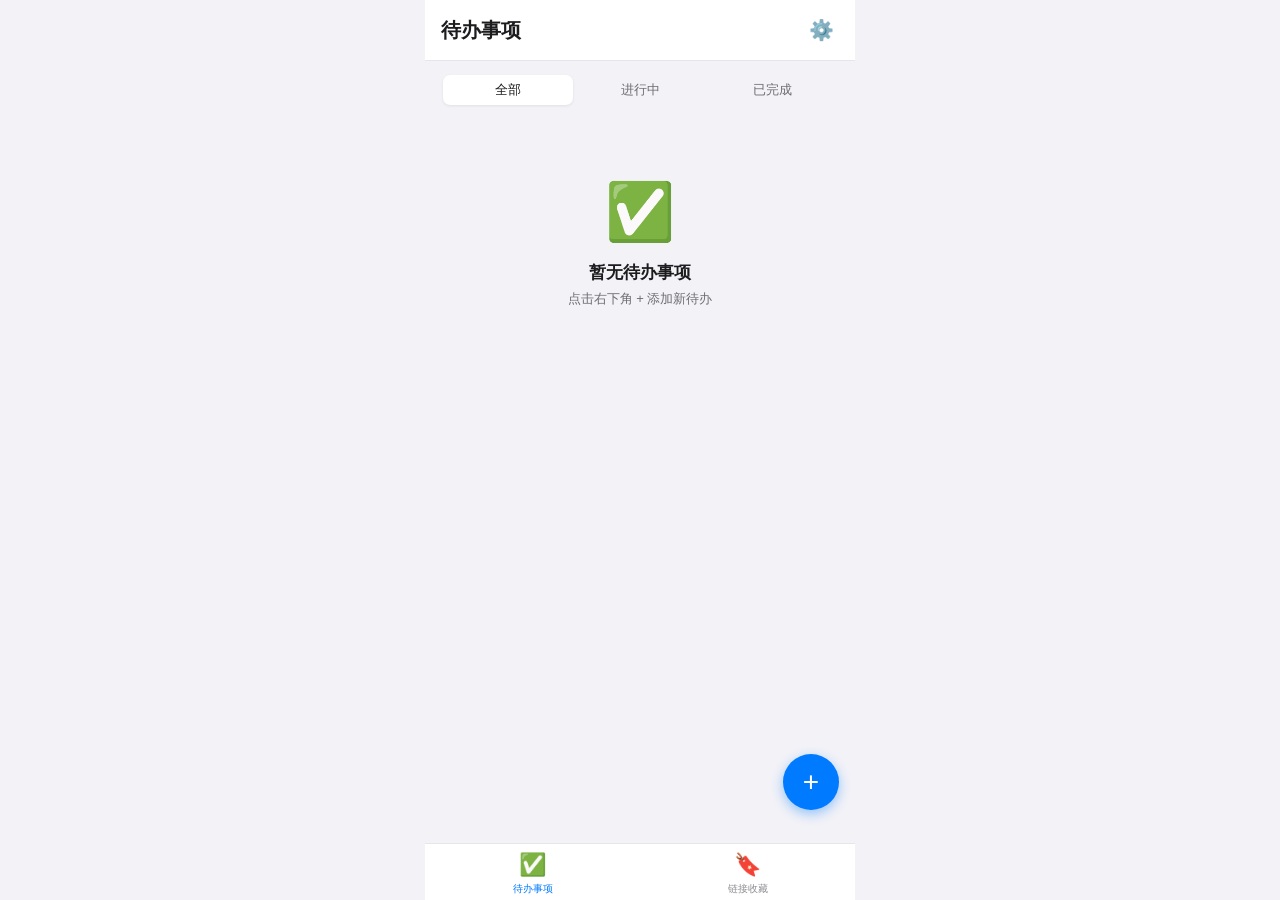
==== index.html @ fd008278 "LinkMemo PWA" ====
<!DOCTYPE html>
<html lang="zh-CN">
<head>
  <meta charset="UTF-8">
  <meta name="viewport" content="width=device-width,initial-scale=1,maximum-scale=1,user-scalable=no,viewport-fit=cover">
  <meta name="apple-mobile-web-app-capable" content="yes">
  <meta name="apple-mobile-web-app-status-bar-style" content="default">
  <meta name="apple-mobile-web-app-title" content="LinkMemo">
  <meta name="theme-color" content="#007aff">
  <link rel="manifest" href="manifest.json">
  <link rel="apple-touch-icon" href="icons/icon-192.png">
  <title>LinkMemo</title>
  <link rel="stylesheet" href="css/style.css">
</head>
<body>

<div class="app" id="app">

  <!-- ====== 导航栏 ====== -->
  <div class="navbar" id="navbar">
    <h1 id="navTitle">待办事项</h1>
    <button class="btn-icon" id="navRightBtn" onclick="showSettings()">⚙️</button>
  </div>

  <!-- ====== 内容区域 ====== -->
  <div class="content" id="content">

    <!-- === 待办页 === -->
    <div id="page-todo">
      <div class="segmented" id="todoFilter">
        <button class="active" data-filter="all">全部</button>
        <button data-filter="active">进行中</button>
        <button data-filter="completed">已完成</button>
      </div>
      <div id="todoList"></div>
      <div class="empty-state" id="todoEmpty" style="display:none">
        <div class="empty-icon">✅</div>
        <h3>暂无待办事项</h3>
        <p>点击右下角 + 添加新待办</p>
      </div>
    </div>

    <!-- === 链接页 === -->
    <div id="page-links" style="display:none">
      <div class="search-box">
        <span class="search-icon">🔍</span>
        <input type="text" id="linkSearch" placeholder="搜索链接标题、摘要..." oninput="renderLinks()">
      </div>
      <div class="category-bar" id="categoryBar"></div>
      <div class="sort-bar">
        <select id="linkSort" onchange="renderLinks()">
          <option value="date">时间</option>
          <option value="title">标题</option>
          <option value="favorite">收藏</option>
        </select>
      </div>
      <div id="clipboardBanner" class="clipboard-banner" style="display:none">
        <span>📋 检测到剪贴板链接</span>
        <button onclick="useClipboardURL()">使用</button>
      </div>
      <div id="linkList"></div>
      <div class="empty-state" id="linkEmpty" style="display:none">
        <div class="empty-icon">🔖</div>
        <h3>暂无收藏链接</h3>
        <p>点击右下角 + 添加链接</p>
      </div>
    </div>

    <!-- === 设置页 === -->
    <div id="page-settings" style="display:none">
      <div class="settings-section">
        <h3>🤖 AI 模型</h3>
        <div class="settings-card">
          <div class="settings-row">
            <span class="row-label">当前模型</span>
            <select id="settingProvider" onchange="onProviderChange()">
              <option value="openai">OpenAI</option>
              <option value="claude">Claude</option>
              <option value="deepseek">DeepSeek</option>
              <option value="qwen">通义千问</option>
            </select>
          </div>
        </div>
      </div>
      <div class="settings-section">
        <h3>🔑 API Key</h3>
        <div class="settings-card" id="apiKeysCard"></div>
      </div>
      <div class="settings-section">
        <h3>🏷️ 自定义分类</h3>
        <div class="settings-card" id="customCatCard"></div>
      </div>
      <div class="settings-section">
        <h3>📤 数据</h3>
        <div class="settings-card">
          <div class="settings-row" onclick="exportData()" style="cursor:pointer">
            <span class="row-label">导出所有数据 (JSON)</span>
            <span style="color:var(--blue)">📤</span>
          </div>
        </div>
      </div>
    </div>

  </div>

  <!-- ====== FAB 按钮 ====== -->
  <button class="fab" id="fab" onclick="openAddSheet()">+</button>

  <!-- ====== 底部 Tab 栏 ====== -->
  <div class="tabbar" id="tabbar">
    <button class="tab active" data-page="todo" onclick="switchTab('todo')">
      <span class="tab-icon">✅</span><span>待办事项</span>
    </button>
    <button class="tab" data-page="links" onclick="switchTab('links')">
      <span class="tab-icon">🔖</span><span>链接收藏</span>
    </button>
  </div>

</div>

<!-- ====== Toast ====== -->
<div id="toast"></div>

<!-- ====== 上下文菜单 ====== -->
<div class="context-menu" id="contextMenu" style="display:none"></div>

<!-- ====== Sheet 弹窗: 添加/编辑待办 ====== -->
<div class="sheet-overlay" id="todoSheetOverlay" style="display:none" onclick="if(event.target===this)closeTodoSheet()">
  <div class="sheet" style="padding-bottom:env(safe-area-inset-bottom,0px)">
    <div class="sheet-header">
      <button class="btn-close" onclick="closeTodoSheet()">取消</button>
      <h3 id="todoSheetTitle">新建待办</h3>
      <button class="btn-close" onclick="saveTodoForm()" id="todoSheetSave">保存</button>
    </div>
    <div class="sheet-body">
      <div class="form-group">
        <label>标题 *</label>
        <input type="text" id="todoTitle" placeholder="做什么？">
      </div>
      <div class="form-group">
        <label>备注</label>
        <textarea id="todoNotes" placeholder="补充说明（可选）"></textarea>
      </div>
      <div class="form-group">
        <label>优先级</label>
        <div style="display:flex;gap:8px" id="priorityPicker">
          <button class="category-chip" data-p="high" onclick="selectPriority('high',this)">🔴 高</button>
          <button class="category-chip active" data-p="medium" onclick="selectPriority('medium',this)">🟡 中</button>
          <button class="category-chip" data-p="low" onclick="selectPriority('low',this)">🟢 低</button>
        </div>
      </div>
      <div class="form-group">
        <label>
          <input type="checkbox" id="hasDueDate" onchange="toggleDueDate()">
          设置截止日期
        </label>
        <input type="date" id="todoDueDate" style="display:none;margin-top:6px">
      </div>
      <div class="form-group" id="todoLinkGroup">
        <label>关联链接</label>
        <div id="todoLinkedItem"></div>
        <button class="btn-secondary" onclick="openLinkPicker()" id="linkPickerBtn">选择收藏的链接</button>
      </div>
      <input type="hidden" id="todoEditId">
    </div>
  </div>
</div>

<!-- ====== Sheet 弹窗: 添加/编辑链接 ====== -->
<div class="sheet-overlay" id="linkSheetOverlay" style="display:none" onclick="if(event.target===this)closeLinkSheet()">
  <div class="sheet" style="padding-bottom:env(safe-area-inset-bottom,0px)">
    <div class="sheet-header">
      <button class="btn-close" onclick="closeLinkSheet()">取消</button>
      <h3 id="linkSheetTitle">添加链接</h3>
      <button class="btn-close" style="display:none" id="linkSheetSave" onclick="saveLinkForm()">保存</button>
    </div>
    <div class="sheet-body">
      <div class="form-group">
        <label>粘贴链接</label>
        <input type="url" id="linkURL" placeholder="https://...">
      </div>
      <div id="linkModeChoose">
        <button class="btn-primary" onclick="startAIAnalysis()">🤖 AI 自动分析</button>
        <button class="btn-secondary" onclick="showManualForm()">✍️ 手动填写</button>
      </div>
      <div id="linkClipboardHint" style="display:none;margin-top:8px;font-size:12px;color:var(--text-secondary);text-align:center">
        📋 检测到剪贴板链接 · <a href="#" onclick="useClipboardInSheet();return false">使用</a>
      </div>
      <div id="linkAILoading" style="display:none">
        <div class="ai-loading">
          <div class="spinner"></div>
          <span>AI 正在分析链接...</span>
        </div>
      </div>
      <div id="linkFormFields" style="display:none">
        <div class="form-group">
          <label>标题</label>
          <input type="text" id="linkTitle" placeholder="标题">
        </div>
        <div class="form-group">
          <label>摘要</label>
          <textarea id="linkSummary" placeholder="摘要"></textarea>
        </div>
        <div class="form-group">
          <label>分类</label>
          <div class="category-bar" id="linkCategoryPicker" style="padding:0;flex-wrap:wrap"></div>
        </div>
        <div class="form-group">
          <label>标签（逗号分隔）</label>
          <input type="text" id="linkTags" placeholder="例如: SwiftUI, 性能优化">
        </div>
        <p id="linkAIHint" style="font-size:11px;color:var(--text-secondary);margin-bottom:8px;display:none">✨ 由 AI 生成，可手动修改</p>
        <button class="btn-primary" onclick="saveLinkForm()">💾 保存链接</button>
      </div>
      <input type="hidden" id="linkEditId">
    </div>
  </div>
</div>

<!-- ====== Sheet 弹窗: 链接选择器 ====== -->
<div class="sheet-overlay" id="linkPickerOverlay" style="display:none" onclick="if(event.target===this)closeLinkPicker()">
  <div class="sheet" style="padding-bottom:env(safe-area-inset-bottom,0px)">
    <div class="sheet-header">
      <button class="btn-close" onclick="closeLinkPicker()">取消</button>
      <h3>选择链接</h3>
      <div></div>
    </div>
    <div class="sheet-body" id="linkPickerList"></div>
  </div>
</div>

<!-- ====== Sheet 弹窗: 链接详情 ====== -->
<div class="sheet-overlay" id="linkDetailOverlay" style="display:none" onclick="if(event.target===this)closeLinkDetail()">
  <div class="sheet" style="padding-bottom:env(safe-area-inset-bottom,0px);max-height:90vh">
    <div class="sheet-header">
      <button class="btn-close" onclick="closeLinkDetail()">关闭</button>
      <h3>链接详情</h3>
      <button class="btn-close" id="detailEditBtn" onclick="editLinkFromDetail()">编辑</button>
    </div>
    <div class="sheet-body" id="linkDetailContent"></div>
  </div>
</div>

<script src="js/db.js"></script>
<script src="js/ai.js"></script>
<script src="js/app.js"></script>
</body>
</html>
---- css/style.css ----
/* LinkMemo PWA — iOS 风格设计 */
:root {
  --blue: #007aff;
  --blue-light: #e8f2ff;
  --green: #34c759;
  --red: #ff3b30;
  --orange: #ff9500;
  --purple: #af52de;
  --yellow: #ffcc00;
  --gray: #8e8e93;
  --gray-light: #c7c7cc;
  --gray-bg: #f2f2f7;
  --white: #ffffff;
  --text: #1c1c1e;
  --text-secondary: #6d6d72;
  --separator: #e5e5ea;
  --safe-bottom: env(safe-area-inset-bottom, 0px);
  --radius: 12px;
  --shadow: 0 1px 3px rgba(0,0,0,0.08);
  font-family: -apple-system, BlinkMacSystemFont, 'SF Pro Text', 'Helvetica Neue', sans-serif;
}

* { margin: 0; padding: 0; box-sizing: border-box; }
html, body { height: 100%; overflow: hidden; }
body {
  background: var(--gray-bg);
  color: var(--text);
  -webkit-font-smoothing: antialiased;
  -webkit-tap-highlight-color: transparent;
  user-select: none;
  -webkit-user-select: none;
}

.app { display: flex; flex-direction: column; height: 100%; max-width: 430px; margin: 0 auto; }

/* ====== 顶部导航栏 ====== */
.navbar {
  background: var(--white);
  padding: 12px 16px;
  padding-top: max(12px, env(safe-area-inset-top, 0px));
  border-bottom: 1px solid var(--separator);
  display: flex; align-items: center; justify-content: space-between;
  flex-shrink: 0;
}
.navbar h1 { font-size: 20px; font-weight: 700; }
.navbar .btn-icon {
  width: 36px; height: 36px; border-radius: 50%;
  display: flex; align-items: center; justify-content: center;
  background: none; border: none; font-size: 20px; cursor: pointer;
  color: var(--blue);
}
.navbar .btn-icon:active { background: var(--gray-bg); }

/* ====== 内容区域 ====== */
.content { flex: 1; overflow-y: auto; -webkit-overflow-scrolling: touch; }
.content::-webkit-scrollbar { display: none; }

/* ====== 分段选择器 ====== */
.segmented {
  display: flex; background: var(--gray-bg); border-radius: 8px;
  margin: 12px 16px; padding: 2px; gap: 2px;
}
.segmented button {
  flex: 1; padding: 6px 0; border: none; background: none;
  font-size: 13px; font-weight: 500; border-radius: 7px;
  color: var(--text-secondary); cursor: pointer; transition: 0.15s;
}
.segmented button.active {
  background: var(--white); color: var(--text); box-shadow: var(--shadow);
}

/* ====== 搜索栏 ====== */
.search-box {
  display: flex; align-items: center; gap: 8px;
  background: var(--gray-bg); border-radius: 10px;
  padding: 8px 12px; margin: 0 16px 8px;
}
.search-box input {
  flex: 1; border: none; background: none; font-size: 14px; outline: none;
}
.search-box .search-icon { color: var(--gray); font-size: 15px; }

/* ====== 分类标签栏 ====== */
.category-bar {
  display: flex; gap: 6px; padding: 4px 16px 8px;
  overflow-x: auto; -webkit-overflow-scrolling: touch;
}
.category-bar::-webkit-scrollbar { display: none; }
.category-chip {
  padding: 5px 12px; border-radius: 14px; font-size: 12px;
  white-space: nowrap; cursor: pointer; transition: 0.15s;
  background: var(--white); border: 1px solid var(--separator);
}
.category-chip.active { background: var(--blue); color: white; border-color: var(--blue); }

/* ====== 排序选择器 ====== */
.sort-bar { display: flex; justify-content: flex-end; padding: 0 16px 4px; }
.sort-bar select {
  font-size: 12px; color: var(--text-secondary); border: none;
  background: none; outline: none; padding: 4px 0;
}

/* ====== 列表 ====== */
.list { background: var(--white); margin: 0 16px; border-radius: var(--radius); overflow: hidden; }
.list-item {
  display: flex; align-items: center; gap: 12px; padding: 14px 16px;
  border-bottom: 1px solid var(--separator); cursor: pointer;
  transition: background 0.1s; position: relative;
}
.list-item:last-child { border-bottom: none; }
.list-item:active { background: var(--gray-bg); }

.list-item .item-icon {
  width: 40px; height: 40px; border-radius: 8px;
  background: var(--gray-bg); display: flex; align-items: center;
  justify-content: center; font-size: 18px; flex-shrink: 0;
}
.list-item .item-body { flex: 1; min-width: 0; }
.list-item .item-title {
  font-size: 15px; font-weight: 500; margin-bottom: 3px;
  white-space: nowrap; overflow: hidden; text-overflow: ellipsis;
}
.list-item .item-subtitle {
  font-size: 13px; color: var(--text-secondary);
  display: -webkit-box; -webkit-line-clamp: 2; -webkit-box-orient: vertical;
  overflow: hidden; line-height: 1.4;
}
.list-item .item-meta {
  display: flex; gap: 6px; align-items: center; margin-top: 4px;
  font-size: 11px; color: var(--text-secondary); flex-wrap: wrap;
}
.list-item .item-category {
  font-size: 11px; padding: 2px 7px; border-radius: 6px;
  background: var(--blue-light); color: var(--blue);
}
.list-item .item-fav { color: var(--yellow); font-size: 12px; }
.list-item .item-ai {
  font-size: 10px; padding: 1px 5px; border-radius: 4px;
  background: #f3e8ff; color: var(--purple);
}

/* 待办列表特殊样式 */
.list-item.completed .item-title {
  text-decoration: line-through; color: var(--text-secondary);
}
.todo-check {
  width: 23px; height: 23px; border-radius: 50%; border: 2px solid var(--gray-light);
  flex-shrink: 0; display: flex; align-items: center; justify-content: center;
  cursor: pointer; font-size: 12px; color: transparent; transition: 0.15s;
}
.todo-check.done { background: var(--green); border-color: var(--green); color: white; }
.todo-priority { font-size: 12px; }
.todo-due { font-size: 11px; }
.todo-due.overdue { color: var(--red); font-weight: 500; }

/* ====== 空状态 ====== */
.empty-state {
  display: flex; flex-direction: column; align-items: center;
  justify-content: center; padding: 60px 40px; text-align: center;
}
.empty-state .empty-icon { font-size: 56px; margin-bottom: 16px; }
.empty-state h3 { font-size: 17px; margin-bottom: 6px; }
.empty-state p { font-size: 13px; color: var(--text-secondary); }

/* ====== FAB 浮动按钮 ====== */
.fab {
  position: fixed; bottom: 90px; right: calc(50% - 215px + 16px);
  width: 56px; height: 56px; border-radius: 50%; background: var(--blue);
  color: white; border: none; font-size: 28px; cursor: pointer;
  box-shadow: 0 4px 12px rgba(0,122,255,0.4); z-index: 10;
  display: flex; align-items: center; justify-content: center;
  transition: transform 0.15s;
}
@media (min-width: 431px) { .fab { right: calc(50% - 215px + 16px); } }
.fab:active { transform: scale(0.92); }

/* ====== 底部 Tab 栏 ====== */
.tabbar {
  display: flex; background: var(--white);
  border-top: 1px solid var(--separator);
  padding-bottom: var(--safe-bottom); flex-shrink: 0;
}
.tabbar .tab {
  flex: 1; display: flex; flex-direction: column; align-items: center;
  padding: 8px 0 4px; border: none; background: none; cursor: pointer;
  color: var(--gray); font-size: 10px; gap: 4px; transition: 0.15s;
}
.tabbar .tab .tab-icon { font-size: 22px; }
.tabbar .tab.active { color: var(--blue); }

/* ====== Sheet 弹窗 ====== */
.sheet-overlay {
  position: fixed; inset: 0; background: rgba(0,0,0,0.35); z-index: 100;
  display: flex; align-items: flex-end; justify-content: center;
}
.sheet {
  background: var(--white); width: 100%; max-width: 430px;
  border-radius: 16px 16px 0 0; max-height: 85vh; overflow-y: auto;
  animation: slideUp 0.25s ease-out;
}
@keyframes slideUp {
  from { transform: translateY(100%); }
  to { transform: translateY(0); }
}
.sheet-header {
  display: flex; align-items: center; justify-content: space-between;
  padding: 16px; border-bottom: 1px solid var(--separator);
}
.sheet-header h3 { font-size: 17px; }
.sheet-header .btn-close {
  border: none; background: none; font-size: 16px; color: var(--blue);
  cursor: pointer; padding: 4px 8px;
}
.sheet-body { padding: 16px; }
.sheet .form-group { margin-bottom: 16px; }
.sheet .form-group label {
  display: block; font-size: 13px; color: var(--text-secondary);
  margin-bottom: 6px; font-weight: 500;
}
.sheet input[type="text"],
.sheet input[type="url"],
.sheet input[type="date"],
.sheet input[type="password"],
.sheet textarea,
.sheet select {
  width: 100%; padding: 10px 12px; border: 1px solid var(--separator);
  border-radius: 8px; font-size: 15px; font-family: inherit;
  background: var(--gray-bg);
}
.sheet textarea { min-height: 80px; resize: vertical; }

.btn-primary {
  width: 100%; padding: 14px; background: var(--blue); color: white;
  border: none; border-radius: 12px; font-size: 16px; font-weight: 600;
  cursor: pointer; margin-top: 8px;
}
.btn-primary:active { opacity: 0.8; }
.btn-primary:disabled { background: var(--gray-light); }

.btn-secondary {
  width: 100%; padding: 12px; background: var(--gray-bg); color: var(--blue);
  border: none; border-radius: 12px; font-size: 15px; font-weight: 500;
  cursor: pointer; margin-top: 4px;
}

.btn-danger {
  width: 100%; padding: 12px; background: none; color: var(--red);
  border: 1px solid var(--red); border-radius: 12px; font-size: 15px;
  font-weight: 500; cursor: pointer; margin-top: 4px;
}

/* ====== AI 分析状态 ====== */
.ai-loading {
  display: flex; flex-direction: column; align-items: center;
  padding: 30px; gap: 12px;
}
.ai-loading .spinner {
  width: 36px; height: 36px; border: 3px solid var(--gray-bg);
  border-top-color: var(--blue); border-radius: 50%;
  animation: spin 0.8s linear infinite;
}
@keyframes spin { to { transform: rotate(360deg); } }

.toast {
  position: fixed; bottom: 120px; left: 50%; transform: translateX(-50%);
  background: #1c1c1e; color: white; padding: 10px 20px; border-radius: 20px;
  font-size: 14px; z-index: 200; animation: fadeInOut 2s forwards;
}
@keyframes fadeInOut {
  0% { opacity: 0; transform: translateX(-50%) translateY(10px); }
  15% { opacity: 1; transform: translateX(-50%) translateY(0); }
  80% { opacity: 1; }
  100% { opacity: 0; }
}

/* ====== 长按菜单 ====== */
.context-menu {
  position: fixed; z-index: 150; background: var(--white);
  border-radius: 14px; box-shadow: 0 8px 30px rgba(0,0,0,0.2);
  overflow: hidden; min-width: 160px;
}
.context-menu button {
  display: block; width: 100%; padding: 12px 18px; border: none;
  background: none; text-align: left; font-size: 15px;
  border-bottom: 1px solid var(--separator); cursor: pointer;
}
.context-menu button:last-child { border-bottom: none; }
.context-menu button:active { background: var(--gray-bg); }
.context-menu .destructive { color: var(--red); }

/* ====== 链接检测横幅 ====== */
.clipboard-banner {
  margin: 0 16px 12px; padding: 12px 16px; background: #e8f5e9;
  border-radius: 10px; display: flex; align-items: center; gap: 10px;
  font-size: 13px;
}
.clipboard-banner button {
  border: none; background: var(--green); color: white;
  padding: 6px 14px; border-radius: 14px; font-size: 12px;
  font-weight: 600; cursor: pointer; white-space: nowrap;
}

/* ====== 设置页 ====== */
.settings-section { margin: 16px; }
.settings-section h3 {
  font-size: 13px; color: var(--text-secondary); text-transform: uppercase;
  margin-bottom: 8px; padding-left: 4px;
}
.settings-card {
  background: var(--white); border-radius: var(--radius); overflow: hidden;
}
.settings-row {
  display: flex; align-items: center; justify-content: space-between;
  padding: 14px 16px; border-bottom: 1px solid var(--separator);
  gap: 12px;
}
.settings-row:last-child { border-bottom: none; }
.settings-row .row-label { font-size: 15px; }
.settings-row input, .settings-row select {
  font-size: 14px; border: none; background: none; text-align: right;
  outline: none; color: var(--text-secondary);
}

/* ====== Toast ====== */
#toast {
  position: fixed; bottom: 130px; left: 50%; transform: translateX(-50%);
  background: #1c1c1e; color: white; padding: 10px 20px; border-radius: 20px;
  font-size: 14px; z-index: 200; pointer-events: none; opacity: 0;
  transition: opacity 0.2s;
}
#toast.show { opacity: 1; }
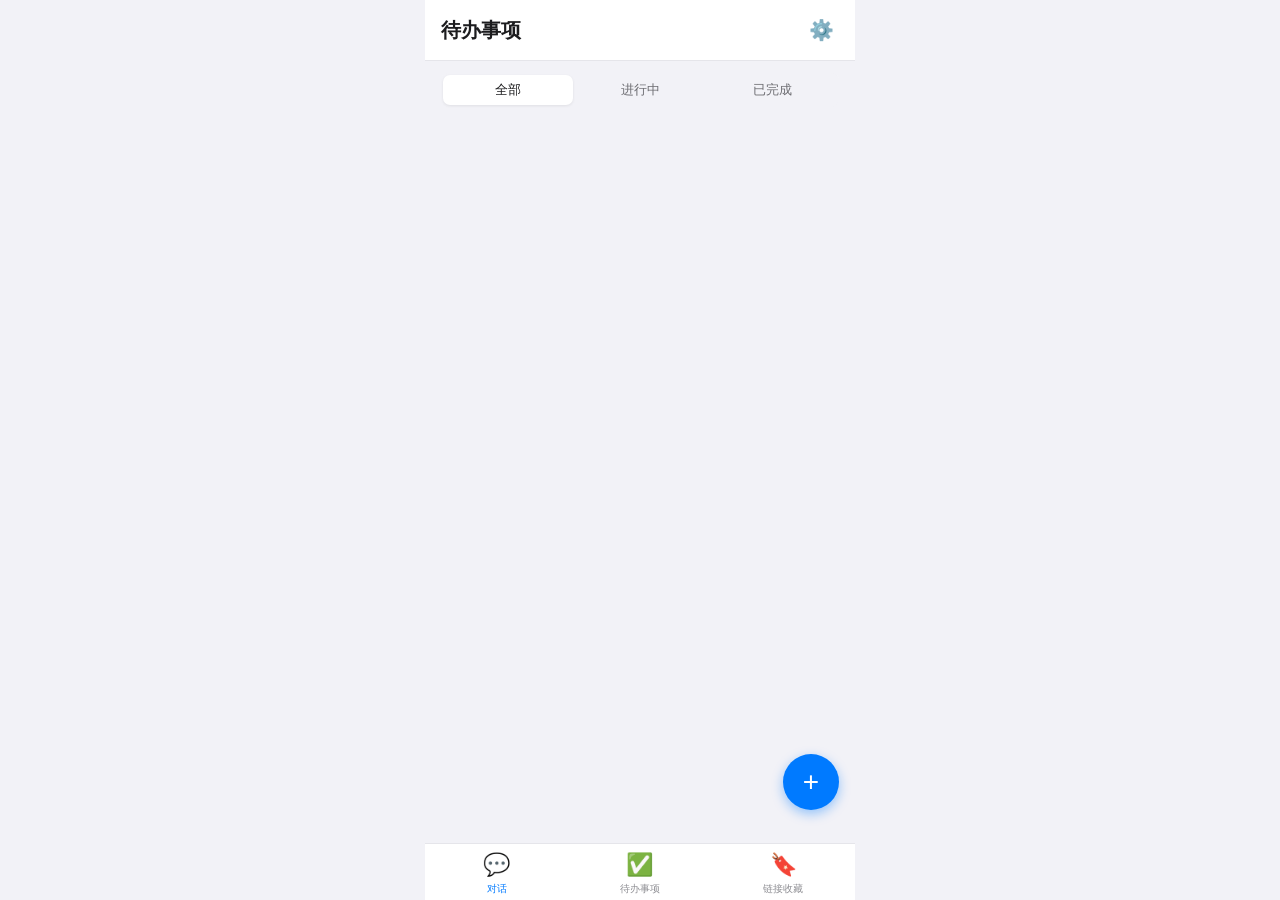
==== commit 56c35a1e: "feat: add AI Agent chat tab with natural language link/todo management" ====
--- a/index.html
+++ b/index.html
@@ -67,6 +67,16 @@
     </div>
 
     <!-- === 设置页 === -->
+    <!-- === 对话页 === -->
+    <div id="page-chat" style="display:none">
+      <div id="chatMessages"></div>
+      <div class="chat-input-bar">
+        <input type="text" id="chatInput" placeholder="发消息，比如：保存链接、创建待办..."
+               onkeydown="if(event.key==='Enter'&&!event.shiftKey){event.preventDefault();sendChatMessage()}">
+        <button onclick="sendChatMessage()" id="chatSendBtn">发送</button>
+      </div>
+    </div>
+
     <div id="page-settings" style="display:none">
       <div class="settings-section">
         <h3>🤖 AI 模型</h3>
@@ -108,7 +118,10 @@
 
   <!-- ====== 底部 Tab 栏 ====== -->
   <div class="tabbar" id="tabbar">
-    <button class="tab active" data-page="todo" onclick="switchTab('todo')">
+    <button class="tab active" data-page="chat" onclick="switchTab('chat')">
+      <span class="tab-icon">💬</span><span>对话</span>
+    </button>
+    <button class="tab" data-page="todo" onclick="switchTab('todo')">
       <span class="tab-icon">✅</span><span>待办事项</span>
     </button>
     <button class="tab" data-page="links" onclick="switchTab('links')">
--- a/css/style.css
+++ b/css/style.css
@@ -329,3 +329,95 @@
   transition: opacity 0.2s;
 }
 #toast.show { opacity: 1; }
+
+/* ====== 对话页 ====== */
+#page-chat {
+  display: flex; flex-direction: column; height: 100%; position: relative;
+}
+
+#chatMessages {
+  flex: 1; overflow-y: auto; padding: 16px; padding-bottom: 8px;
+  -webkit-overflow-scrolling: touch;
+}
+#chatMessages::-webkit-scrollbar { display: none; }
+
+.chat-bubble {
+  max-width: 85%; margin-bottom: 16px; animation: msgIn 0.25s ease-out;
+}
+@keyframes msgIn {
+  from { opacity: 0; transform: translateY(8px); }
+  to { opacity: 1; transform: translateY(0); }
+}
+
+.chat-bubble.user { margin-left: auto; }
+.chat-bubble.user .bubble-text {
+  background: var(--blue); color: white; border-radius: 18px 18px 4px 18px;
+  padding: 10px 16px; font-size: 15px; line-height: 1.5;
+}
+.chat-bubble.ai .bubble-text {
+  background: var(--white); color: var(--text);
+  border-radius: 18px 18px 18px 4px;
+  padding: 10px 16px; font-size: 15px; line-height: 1.6;
+  box-shadow: var(--shadow);
+}
+.chat-bubble.ai .bubble-text .action-done {
+  display: inline-block; margin-top: 6px; padding: 6px 12px;
+  background: var(--blue-light); border-radius: 8px;
+  font-size: 13px; color: var(--blue);
+}
+.chat-bubble.ai .bubble-text .action-done::before {
+  content: '✅ ';
+}
+
+.chat-typing {
+  margin-bottom: 16px; display: none;
+}
+.chat-typing .dot-flash {
+  display: flex; gap: 4px; padding: 10px 16px;
+  background: var(--white); border-radius: 18px; width: fit-content;
+  box-shadow: var(--shadow);
+}
+.chat-typing .dot-flash span {
+  width: 8px; height: 8px; border-radius: 50%; background: var(--gray-light);
+  animation: dotBounce 1.4s infinite ease-in-out both;
+}
+.chat-typing .dot-flash span:nth-child(1) { animation-delay: -0.32s; }
+.chat-typing .dot-flash span:nth-child(2) { animation-delay: -0.16s; }
+@keyframes dotBounce {
+  0%, 80%, 100% { transform: scale(0); }
+  40% { transform: scale(1); }
+}
+
+.chat-input-bar {
+  display: flex; gap: 8px; padding: 8px 12px;
+  padding-bottom: max(8px, env(safe-area-inset-bottom, 0px));
+  background: var(--white); border-top: 1px solid var(--separator);
+  align-items: center; flex-shrink: 0;
+}
+.chat-input-bar input {
+  flex: 1; padding: 10px 16px; border: 1px solid var(--separator);
+  border-radius: 20px; font-size: 15px; outline: none; background: var(--gray-bg);
+}
+.chat-input-bar button {
+  padding: 10px 18px; background: var(--blue); color: white;
+  border: none; border-radius: 20px; font-size: 15px; font-weight: 600;
+  cursor: pointer; flex-shrink: 0;
+}
+.chat-input-bar button:active { opacity: 0.8; }
+.chat-input-bar button:disabled { background: var(--gray-light); }
+
+.chat-welcome {
+  text-align: center; padding: 40px 20px;
+}
+.chat-welcome .welcome-icon { font-size: 48px; margin-bottom: 12px; }
+.chat-welcome h3 { font-size: 17px; margin-bottom: 4px; }
+.chat-welcome p { font-size: 13px; color: var(--text-secondary); margin-bottom: 16px; }
+.chat-suggestions {
+  display: flex; flex-wrap: wrap; gap: 8px; justify-content: center;
+}
+.chat-suggestion {
+  padding: 8px 14px; background: var(--white); border: 1px solid var(--separator);
+  border-radius: 16px; font-size: 13px; cursor: pointer;
+  box-shadow: var(--shadow);
+}
+.chat-suggestion:active { background: var(--gray-bg); }
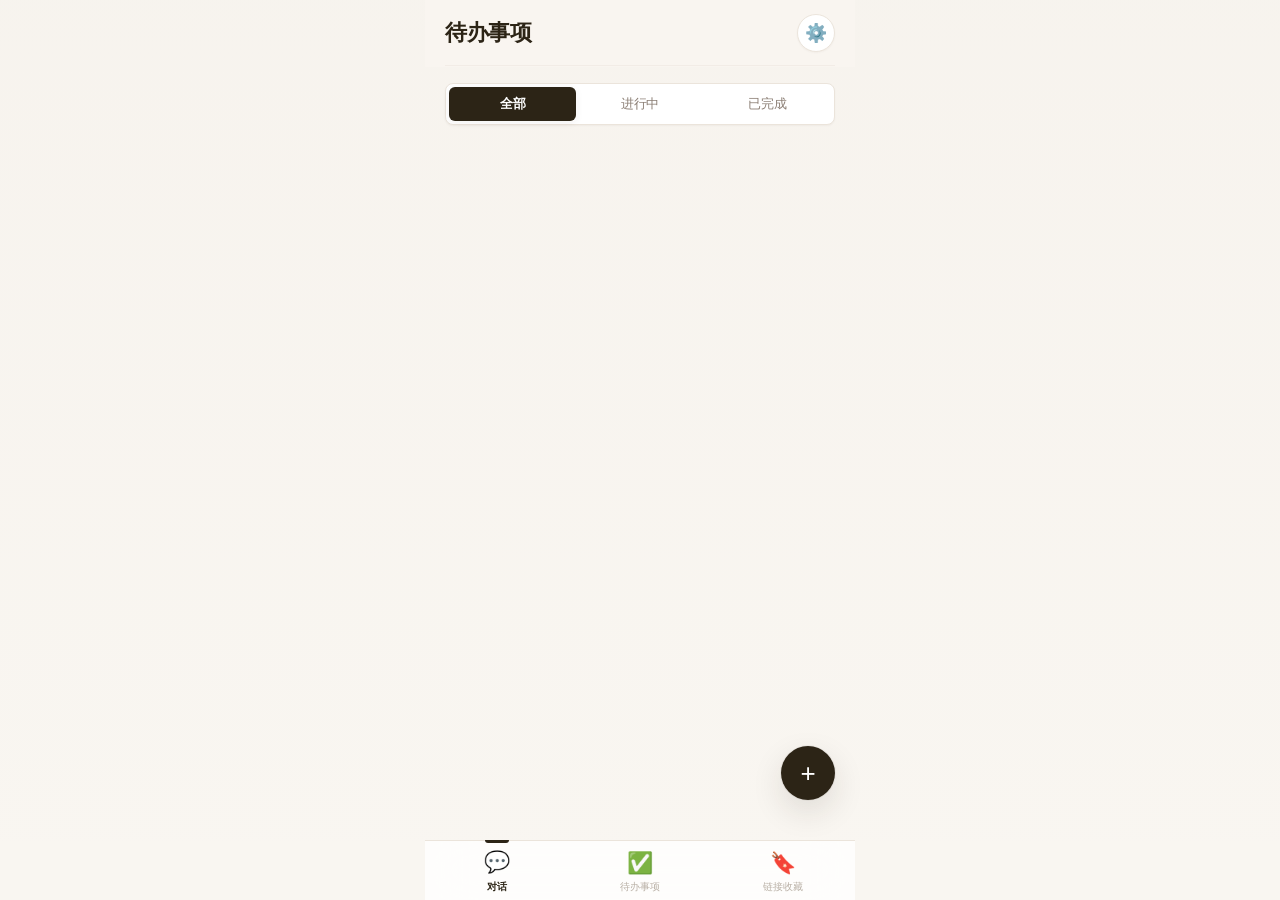
==== commit a16b0591: "fix: use dvh units and visualViewport API for proper iOS keyboard handling" ====
--- a/index.html
+++ b/index.html
@@ -2,7 +2,7 @@
 <html lang="zh-CN">
 <head>
   <meta charset="UTF-8">
-  <meta name="viewport" content="width=device-width,initial-scale=1,maximum-scale=1,user-scalable=no,viewport-fit=cover">
+  <meta name="viewport" content="width=device-width,initial-scale=1,maximum-scale=1,user-scalable=no,viewport-fit=cover,interactive-widget=resizes-content">
   <meta name="apple-mobile-web-app-capable" content="yes">
   <meta name="apple-mobile-web-app-status-bar-style" content="default">
   <meta name="apple-mobile-web-app-title" content="LinkMemo">
--- a/css/style.css
+++ b/css/style.css
@@ -1,423 +1,830 @@
-/* LinkMemo PWA — iOS 风格设计 */
+/* ═══════════════════════════════════════════
+   LinkMemo — Warm Editorial Design System
+   A refined, tactile interface with paper-like
+   warmth and editorial typography precision.
+   ═══════════════════════════════════════════ */
+
 :root {
-  --blue: #007aff;
-  --blue-light: #e8f2ff;
-  --green: #34c759;
-  --red: #ff3b30;
-  --orange: #ff9500;
-  --purple: #af52de;
-  --yellow: #ffcc00;
-  --gray: #8e8e93;
-  --gray-light: #c7c7cc;
-  --gray-bg: #f2f2f7;
-  --white: #ffffff;
-  --text: #1c1c1e;
-  --text-secondary: #6d6d72;
-  --separator: #e5e5ea;
+  /* Warm editorial palette */
+  --ink: #2C2416;
+  --ink-secondary: #8B7E74;
+  --ink-muted: #B8AFA5;
+  --paper: #F9F6F1;
+  --surface: #FFFFFF;
+  --surface-hover: #F5F1EB;
+  --border: #EBE4DB;
+  --border-light: #F2EDE6;
+
+  /* Accent: warm terracotta */
+  --accent: #D4725A;
+  --accent-deep: #C15D45;
+  --accent-light: #FDF0EB;
+  --accent-glow: rgba(212, 114, 90, 0.18);
+
+  /* Semantic colors */
+  --green: #6B9B7D;
+  --green-bg: #EEF5F0;
+  --red: #C75B4A;
+  --red-bg: #FCF0ED;
+  --amber: #C79A3E;
+  --amber-bg: #FDF6EA;
+  --purple: #8B7EAA;
+  --purple-bg: #F4F1F9;
+
+  /* Layout tokens */
   --safe-bottom: env(safe-area-inset-bottom, 0px);
-  --radius: 12px;
-  --shadow: 0 1px 3px rgba(0,0,0,0.08);
-  font-family: -apple-system, BlinkMacSystemFont, 'SF Pro Text', 'Helvetica Neue', sans-serif;
+  --safe-top: env(safe-area-inset-top, 0px);
+  --radius-sm: 8px;
+  --radius: 14px;
+  --radius-lg: 20px;
+  --radius-xl: 26px;
+
+  /* Shadows with warm undertones */
+  --shadow-xs: 0 1px 2px rgba(44, 36, 22, 0.04);
+  --shadow-sm: 0 2px 8px rgba(44, 36, 22, 0.06);
+  --shadow: 0 4px 16px rgba(44, 36, 22, 0.08);
+  --shadow-lg: 0 12px 32px rgba(44, 36, 22, 0.12);
+  --shadow-glow: 0 0 0 4px var(--accent-glow);
+
+  /* Typography */
+  --font: -apple-system, BlinkMacSystemFont, 'SF Pro Text', 'Helvetica Neue', sans-serif;
+  --font-display: -apple-system, BlinkMacSystemFont, 'SF Pro Display', 'Helvetica Neue', sans-serif;
+  --font-mono: 'SF Mono', 'Menlo', 'Courier New', monospace;
+
+  /* Transitions */
+  --ease-out: cubic-bezier(0.16, 1, 0.3, 1);
+  --ease-spring: cubic-bezier(0.34, 1.56, 0.64, 1);
+  --ease-smooth: cubic-bezier(0.4, 0, 0.2, 1);
 }
 
 * { margin: 0; padding: 0; box-sizing: border-box; }
-html, body { height: 100%; overflow: hidden; }
+html, body {
+  height: 100%; height: 100dvh;
+  overflow: hidden;
+  position: fixed; width: 100%;
+}
+
 body {
-  background: var(--gray-bg);
-  color: var(--text);
+  background: var(--paper);
+  color: var(--ink);
+  font-family: var(--font);
   -webkit-font-smoothing: antialiased;
+  -moz-osx-font-smoothing: grayscale;
   -webkit-tap-highlight-color: transparent;
   user-select: none;
   -webkit-user-select: none;
-}
-
-.app { display: flex; flex-direction: column; height: 100%; max-width: 430px; margin: 0 auto; }
-
-/* ====== 顶部导航栏 ====== */
+
+  /* Subtle paper texture via repeating gradient */
+  background-image:
+    linear-gradient(0deg, transparent 0%, rgba(180, 160, 140, 0.03) 100%);
+  background-attachment: fixed;
+}
+
+.app {
+  display: flex; flex-direction: column;
+  height: 100%; height: 100dvh;
+  max-width: 430px; margin: 0 auto;
+  overflow: hidden;
+  position: relative;
+}
+
+/* ═══════════════════════════════════════════
+   Navigation Bar — Floating frosted glass
+   ═══════════════════════════════════════════ */
+
 .navbar {
-  background: var(--white);
-  padding: 12px 16px;
-  padding-top: max(12px, env(safe-area-inset-top, 0px));
-  border-bottom: 1px solid var(--separator);
+  background: rgba(249, 246, 241, 0.82);
+  backdrop-filter: blur(20px) saturate(1.4);
+  -webkit-backdrop-filter: blur(20px) saturate(1.4);
+  padding: 14px 20px;
+  padding-top: max(14px, calc(var(--safe-top) + 6px));
   display: flex; align-items: center; justify-content: space-between;
   flex-shrink: 0;
-}
-.navbar h1 { font-size: 20px; font-weight: 700; }
+  border-bottom: 1px solid transparent;
+  position: relative; z-index: 20;
+}
+
+/* Subtle bottom edge */
+.navbar::after {
+  content: ''; position: absolute; bottom: 0; left: 20px; right: 20px;
+  height: 1px; background: var(--border);
+  opacity: 0.5;
+}
+
+.navbar h1 {
+  font-family: var(--font-display);
+  font-size: 22px; font-weight: 680;
+  letter-spacing: -0.02em;
+  color: var(--ink);
+}
+
 .navbar .btn-icon {
-  width: 36px; height: 36px; border-radius: 50%;
+  width: 38px; height: 38px; border-radius: 50%;
   display: flex; align-items: center; justify-content: center;
-  background: none; border: none; font-size: 20px; cursor: pointer;
-  color: var(--blue);
-}
-.navbar .btn-icon:active { background: var(--gray-bg); }
-
-/* ====== 内容区域 ====== */
-.content { flex: 1; overflow-y: auto; -webkit-overflow-scrolling: touch; }
+  background: var(--surface); border: 1px solid var(--border);
+  font-size: 18px; cursor: pointer; color: var(--ink-secondary);
+  transition: all 0.2s var(--ease-smooth);
+  box-shadow: var(--shadow-xs);
+}
+.navbar .btn-icon:active {
+  background: var(--surface-hover);
+  transform: scale(0.94);
+  border-color: var(--accent);
+  color: var(--accent);
+}
+
+/* ═══════════════════════════════════════════
+   Content Area
+   ═══════════════════════════════════════════ */
+
+.content {
+  flex: 1; overflow-y: auto;
+  -webkit-overflow-scrolling: touch;
+  scroll-behavior: smooth;
+}
 .content::-webkit-scrollbar { display: none; }
 
-/* ====== 分段选择器 ====== */
+/* ═══════════════════════════════════════════
+   Segmented Control
+   ═══════════════════════════════════════════ */
+
 .segmented {
-  display: flex; background: var(--gray-bg); border-radius: 8px;
-  margin: 12px 16px; padding: 2px; gap: 2px;
+  display: flex; background: var(--surface); border-radius: var(--radius-sm);
+  margin: 16px 20px; padding: 3px;
+  border: 1px solid var(--border);
+  box-shadow: var(--shadow-xs);
 }
 .segmented button {
-  flex: 1; padding: 6px 0; border: none; background: none;
-  font-size: 13px; font-weight: 500; border-radius: 7px;
-  color: var(--text-secondary); cursor: pointer; transition: 0.15s;
+  flex: 1; padding: 8px 0; border: none; background: none;
+  font-size: 13px; font-weight: 560; border-radius: 6px;
+  color: var(--ink-secondary); cursor: pointer;
+  letter-spacing: -0.01em;
+  transition: all 0.25s var(--ease-smooth);
 }
 .segmented button.active {
-  background: var(--white); color: var(--text); box-shadow: var(--shadow);
-}
-
-/* ====== 搜索栏 ====== */
+  background: var(--ink);
+  color: var(--surface);
+  box-shadow: var(--shadow-sm);
+  font-weight: 600;
+}
+
+/* ═══════════════════════════════════════════
+   Search Box
+   ═══════════════════════════════════════════ */
+
 .search-box {
-  display: flex; align-items: center; gap: 8px;
-  background: var(--gray-bg); border-radius: 10px;
-  padding: 8px 12px; margin: 0 16px 8px;
+  display: flex; align-items: center; gap: 10px;
+  background: var(--surface); border-radius: var(--radius);
+  padding: 10px 16px; margin: 0 20px 10px;
+  border: 1px solid var(--border);
+  box-shadow: var(--shadow-xs);
+  transition: all 0.25s var(--ease-smooth);
+}
+.search-box:focus-within {
+  border-color: var(--accent);
+  box-shadow: var(--shadow-glow);
 }
 .search-box input {
-  flex: 1; border: none; background: none; font-size: 14px; outline: none;
-}
-.search-box .search-icon { color: var(--gray); font-size: 15px; }
-
-/* ====== 分类标签栏 ====== */
+  flex: 1; border: none; background: none; font-size: 15px;
+  outline: none; font-family: var(--font); color: var(--ink);
+}
+.search-box input::placeholder { color: var(--ink-muted); }
+.search-box .search-icon { color: var(--ink-muted); font-size: 15px; }
+
+/* ═══════════════════════════════════════════
+   Category Chips
+   ═══════════════════════════════════════════ */
+
 .category-bar {
-  display: flex; gap: 6px; padding: 4px 16px 8px;
+  display: flex; gap: 8px; padding: 4px 20px 10px;
   overflow-x: auto; -webkit-overflow-scrolling: touch;
 }
 .category-bar::-webkit-scrollbar { display: none; }
+
 .category-chip {
-  padding: 5px 12px; border-radius: 14px; font-size: 12px;
-  white-space: nowrap; cursor: pointer; transition: 0.15s;
-  background: var(--white); border: 1px solid var(--separator);
-}
-.category-chip.active { background: var(--blue); color: white; border-color: var(--blue); }
-
-/* ====== 排序选择器 ====== */
-.sort-bar { display: flex; justify-content: flex-end; padding: 0 16px 4px; }
+  padding: 7px 14px; border-radius: 20px; font-size: 13px;
+  font-weight: 520; white-space: nowrap; cursor: pointer;
+  letter-spacing: -0.01em;
+  background: var(--surface);
+  border: 1px solid var(--border);
+  color: var(--ink-secondary);
+  transition: all 0.22s var(--ease-smooth);
+  box-shadow: var(--shadow-xs);
+}
+.category-chip:active { transform: scale(0.96); }
+.category-chip.active {
+  background: var(--ink);
+  color: var(--surface);
+  border-color: var(--ink);
+  box-shadow: var(--shadow-sm);
+  font-weight: 600;
+}
+
+/* ═══════════════════════════════════════════
+   Sort Bar
+   ═══════════════════════════════════════════ */
+
+.sort-bar {
+  display: flex; justify-content: flex-end; padding: 0 20px 6px;
+}
 .sort-bar select {
-  font-size: 12px; color: var(--text-secondary); border: none;
+  font-size: 12px; color: var(--ink-muted); border: none;
   background: none; outline: none; padding: 4px 0;
-}
-
-/* ====== 列表 ====== */
-.list { background: var(--white); margin: 0 16px; border-radius: var(--radius); overflow: hidden; }
+  font-family: var(--font);
+}
+
+/* ═══════════════════════════════════════════
+   Lists — Curated card-style
+   ═══════════════════════════════════════════ */
+
+.list {
+  background: var(--surface);
+  margin: 6px 16px;
+  border-radius: var(--radius);
+  overflow: hidden;
+  border: 1px solid var(--border);
+  box-shadow: var(--shadow-xs);
+  transition: transform 0.2s var(--ease-smooth), box-shadow 0.2s var(--ease-smooth);
+}
+
 .list-item {
-  display: flex; align-items: center; gap: 12px; padding: 14px 16px;
-  border-bottom: 1px solid var(--separator); cursor: pointer;
-  transition: background 0.1s; position: relative;
+  display: flex; align-items: center; gap: 14px;
+  padding: 16px; border-bottom: 1px solid var(--border-light);
+  cursor: pointer; position: relative;
+  transition: background 0.15s var(--ease-smooth);
 }
 .list-item:last-child { border-bottom: none; }
-.list-item:active { background: var(--gray-bg); }
-
+.list-item:active {
+  background: var(--surface-hover);
+}
+
+/* Icon avatar */
 .list-item .item-icon {
-  width: 40px; height: 40px; border-radius: 8px;
-  background: var(--gray-bg); display: flex; align-items: center;
-  justify-content: center; font-size: 18px; flex-shrink: 0;
+  width: 44px; height: 44px; border-radius: var(--radius-sm);
+  background: linear-gradient(135deg, var(--surface-hover), var(--border-light));
+  display: flex; align-items: center; justify-content: center;
+  font-size: 20px; flex-shrink: 0;
+  box-shadow: var(--shadow-xs);
 }
 .list-item .item-body { flex: 1; min-width: 0; }
+
 .list-item .item-title {
-  font-size: 15px; font-weight: 500; margin-bottom: 3px;
+  font-size: 15px; font-weight: 590; margin-bottom: 3px;
+  letter-spacing: -0.01em;
   white-space: nowrap; overflow: hidden; text-overflow: ellipsis;
-}
+  color: var(--ink);
+}
+
 .list-item .item-subtitle {
-  font-size: 13px; color: var(--text-secondary);
+  font-size: 13px; color: var(--ink-secondary);
   display: -webkit-box; -webkit-line-clamp: 2; -webkit-box-orient: vertical;
-  overflow: hidden; line-height: 1.4;
-}
+  overflow: hidden; line-height: 1.5;
+}
+
 .list-item .item-meta {
-  display: flex; gap: 6px; align-items: center; margin-top: 4px;
-  font-size: 11px; color: var(--text-secondary); flex-wrap: wrap;
-}
+  display: flex; gap: 6px; align-items: center; margin-top: 5px;
+  font-size: 11px; color: var(--ink-muted); flex-wrap: wrap;
+}
+
 .list-item .item-category {
-  font-size: 11px; padding: 2px 7px; border-radius: 6px;
-  background: var(--blue-light); color: var(--blue);
-}
-.list-item .item-fav { color: var(--yellow); font-size: 12px; }
+  font-size: 10px; padding: 3px 8px; border-radius: 5px;
+  font-weight: 560; letter-spacing: 0.01em;
+  background: var(--accent-light); color: var(--accent-deep);
+}
+
+.list-item .item-fav { font-size: 12px; }
 .list-item .item-ai {
-  font-size: 10px; padding: 1px 5px; border-radius: 4px;
-  background: #f3e8ff; color: var(--purple);
-}
-
-/* 待办列表特殊样式 */
+  font-size: 9px; padding: 2px 6px; border-radius: 4px;
+  font-weight: 600; text-transform: uppercase; letter-spacing: 0.04em;
+  background: var(--purple-bg); color: var(--purple);
+}
+
+/* Completed todo */
 .list-item.completed .item-title {
-  text-decoration: line-through; color: var(--text-secondary);
-}
+  text-decoration: line-through; color: var(--ink-muted);
+}
+
+/* Check circle for todos */
 .todo-check {
-  width: 23px; height: 23px; border-radius: 50%; border: 2px solid var(--gray-light);
-  flex-shrink: 0; display: flex; align-items: center; justify-content: center;
-  cursor: pointer; font-size: 12px; color: transparent; transition: 0.15s;
-}
-.todo-check.done { background: var(--green); border-color: var(--green); color: white; }
+  width: 24px; height: 24px; border-radius: 50%;
+  border: 2px solid var(--border); flex-shrink: 0;
+  display: flex; align-items: center; justify-content: center;
+  cursor: pointer; font-size: 11px; color: transparent;
+  transition: all 0.3s var(--ease-spring);
+}
+.todo-check.done {
+  background: var(--green); border-color: var(--green);
+  color: white; transform: scale(1.05);
+}
+.todo-check:not(.done):active { border-color: var(--accent); transform: scale(0.9); }
+
 .todo-priority { font-size: 12px; }
 .todo-due { font-size: 11px; }
-.todo-due.overdue { color: var(--red); font-weight: 500; }
-
-/* ====== 空状态 ====== */
+.todo-due.overdue { color: var(--red); font-weight: 600; }
+
+/* ═══════════════════════════════════════════
+   Empty State — Refined minimal
+   ═══════════════════════════════════════════ */
+
 .empty-state {
   display: flex; flex-direction: column; align-items: center;
-  justify-content: center; padding: 60px 40px; text-align: center;
-}
-.empty-state .empty-icon { font-size: 56px; margin-bottom: 16px; }
-.empty-state h3 { font-size: 17px; margin-bottom: 6px; }
-.empty-state p { font-size: 13px; color: var(--text-secondary); }
-
-/* ====== FAB 浮动按钮 ====== */
+  justify-content: center; padding: 80px 40px; text-align: center;
+}
+.empty-state .empty-icon {
+  font-size: 48px; margin-bottom: 20px;
+  opacity: 0.7;
+}
+.empty-state h3 {
+  font-family: var(--font-display);
+  font-size: 17px; font-weight: 600; margin-bottom: 6px;
+  color: var(--ink);
+  letter-spacing: -0.01em;
+}
+.empty-state p {
+  font-size: 14px; color: var(--ink-muted);
+  max-width: 220px; line-height: 1.5;
+}
+
+/* ═══════════════════════════════════════════
+   FAB — Floating Action Button
+   ═══════════════════════════════════════════ */
+
 .fab {
-  position: fixed; bottom: 90px; right: calc(50% - 215px + 16px);
-  width: 56px; height: 56px; border-radius: 50%; background: var(--blue);
-  color: white; border: none; font-size: 28px; cursor: pointer;
-  box-shadow: 0 4px 12px rgba(0,122,255,0.4); z-index: 10;
+  position: fixed; bottom: 100px;
+  right: calc(50% - 195px);
+  width: 54px; height: 54px; border-radius: 50%;
+  background: var(--ink); color: var(--surface); border: none;
+  font-size: 26px; cursor: pointer;
+  box-shadow: var(--shadow-lg), 0 0 0 1px rgba(44,36,22,0.05);
+  z-index: 10;
   display: flex; align-items: center; justify-content: center;
-  transition: transform 0.15s;
-}
-@media (min-width: 431px) { .fab { right: calc(50% - 215px + 16px); } }
-.fab:active { transform: scale(0.92); }
-
-/* ====== 底部 Tab 栏 ====== */
+  transition: all 0.3s var(--ease-spring);
+}
+@media (min-width: 431px) { .fab { right: calc(50% - 195px); } }
+.fab:active {
+  transform: scale(0.88);
+  background: var(--accent);
+  box-shadow: var(--shadow), 0 0 0 6px var(--accent-glow);
+}
+
+/* ═══════════════════════════════════════════
+   Tab Bar — Frosted glass elegance
+   ═══════════════════════════════════════════ */
+
 .tabbar {
-  display: flex; background: var(--white);
-  border-top: 1px solid var(--separator);
-  padding-bottom: var(--safe-bottom); flex-shrink: 0;
-}
+  display: flex;
+  background: rgba(255, 255, 255, 0.8);
+  backdrop-filter: blur(24px) saturate(1.5);
+  -webkit-backdrop-filter: blur(24px) saturate(1.5);
+  border-top: 1px solid var(--border);
+  padding-bottom: var(--safe-bottom);
+  flex-shrink: 0;
+  position: relative; z-index: 20;
+}
+
 .tabbar .tab {
   flex: 1; display: flex; flex-direction: column; align-items: center;
-  padding: 8px 0 4px; border: none; background: none; cursor: pointer;
-  color: var(--gray); font-size: 10px; gap: 4px; transition: 0.15s;
-}
-.tabbar .tab .tab-icon { font-size: 22px; }
-.tabbar .tab.active { color: var(--blue); }
-
-/* ====== Sheet 弹窗 ====== */
+  padding: 10px 0 6px; border: none; background: none; cursor: pointer;
+  color: var(--ink-muted); font-size: 10px; gap: 5px;
+  font-weight: 540; letter-spacing: 0.01em;
+  transition: all 0.25s var(--ease-smooth);
+  position: relative;
+}
+
+/* Active tab indicator dot */
+.tabbar .tab::before {
+  content: ''; position: absolute; top: -1px;
+  width: 0; height: 3px;
+  background: var(--ink);
+  border-radius: 0 0 3px 3px;
+  transition: width 0.3s var(--ease-spring);
+}
+.tabbar .tab.active::before { width: 24px; }
+
+.tabbar .tab .tab-icon { font-size: 21px; transition: transform 0.25s var(--ease-spring); }
+.tabbar .tab.active { color: var(--ink); font-weight: 600; }
+.tabbar .tab.active .tab-icon { transform: translateY(-1px); }
+.tabbar .tab:active .tab-icon { transform: scale(0.85); }
+
+/* ═══════════════════════════════════════════
+   Sheet — Elevated modal
+   ═══════════════════════════════════════════ */
+
 .sheet-overlay {
-  position: fixed; inset: 0; background: rgba(0,0,0,0.35); z-index: 100;
+  position: fixed; inset: 0; background: rgba(28, 20, 10, 0.35);
+  backdrop-filter: blur(6px);
+  -webkit-backdrop-filter: blur(6px);
+  z-index: 100;
   display: flex; align-items: flex-end; justify-content: center;
-}
+  animation: overlayIn 0.25s var(--ease-smooth);
+}
+@keyframes overlayIn {
+  from { opacity: 0; backdrop-filter: blur(0); }
+  to { opacity: 1; backdrop-filter: blur(6px); }
+}
+
 .sheet {
-  background: var(--white); width: 100%; max-width: 430px;
-  border-radius: 16px 16px 0 0; max-height: 85vh; overflow-y: auto;
-  animation: slideUp 0.25s ease-out;
-}
-@keyframes slideUp {
-  from { transform: translateY(100%); }
-  to { transform: translateY(0); }
-}
+  background: var(--surface); width: 100%; max-width: 430px;
+  border-radius: var(--radius-xl) var(--radius-xl) 0 0;
+  max-height: 88vh; overflow-y: auto;
+  box-shadow: var(--shadow-lg);
+  animation: sheetUp 0.4s var(--ease-spring);
+}
+@keyframes sheetUp {
+  from { transform: translateY(100%); opacity: 0; }
+  to { transform: translateY(0); opacity: 1; }
+}
+
+/* Drag handle */
+.sheet::before {
+  content: ''; display: block; width: 36px; height: 5px;
+  background: var(--border); border-radius: 10px;
+  margin: 10px auto 0;
+}
+
 .sheet-header {
   display: flex; align-items: center; justify-content: space-between;
-  padding: 16px; border-bottom: 1px solid var(--separator);
-}
-.sheet-header h3 { font-size: 17px; }
+  padding: 14px 20px; border-bottom: 1px solid var(--border-light);
+}
+.sheet-header h3 {
+  font-family: var(--font-display);
+  font-size: 17px; font-weight: 640; letter-spacing: -0.01em;
+}
 .sheet-header .btn-close {
-  border: none; background: none; font-size: 16px; color: var(--blue);
-  cursor: pointer; padding: 4px 8px;
-}
-.sheet-body { padding: 16px; }
-.sheet .form-group { margin-bottom: 16px; }
+  border: none; background: none; font-size: 15px;
+  font-weight: 560; color: var(--accent); cursor: pointer;
+  padding: 4px 10px; border-radius: var(--radius-sm);
+  transition: background 0.15s var(--ease-smooth);
+}
+.sheet-header .btn-close:active { background: var(--accent-light); }
+
+.sheet-body { padding: 20px; }
+
+.sheet .form-group { margin-bottom: 20px; }
 .sheet .form-group label {
-  display: block; font-size: 13px; color: var(--text-secondary);
-  margin-bottom: 6px; font-weight: 500;
-}
+  display: block; font-size: 12px; color: var(--ink-muted);
+  margin-bottom: 8px; font-weight: 560;
+  text-transform: uppercase; letter-spacing: 0.04em;
+}
+
 .sheet input[type="text"],
 .sheet input[type="url"],
 .sheet input[type="date"],
 .sheet input[type="password"],
 .sheet textarea,
 .sheet select {
-  width: 100%; padding: 10px 12px; border: 1px solid var(--separator);
-  border-radius: 8px; font-size: 15px; font-family: inherit;
-  background: var(--gray-bg);
+  width: 100%; padding: 12px 16px;
+  border: 1px solid var(--border); border-radius: var(--radius-sm);
+  font-size: 15px; font-family: var(--font); color: var(--ink);
+  background: var(--surface); outline: none;
+  transition: all 0.2s var(--ease-smooth);
+}
+.sheet input:focus,
+.sheet textarea:focus,
+.sheet select:focus {
+  border-color: var(--accent);
+  box-shadow: var(--shadow-glow);
 }
 .sheet textarea { min-height: 80px; resize: vertical; }
-
+.sheet input::placeholder { color: var(--ink-muted); }
+
+/* Buttons */
 .btn-primary {
-  width: 100%; padding: 14px; background: var(--blue); color: white;
-  border: none; border-radius: 12px; font-size: 16px; font-weight: 600;
-  cursor: pointer; margin-top: 8px;
-}
-.btn-primary:active { opacity: 0.8; }
-.btn-primary:disabled { background: var(--gray-light); }
+  width: 100%; padding: 15px; background: var(--ink); color: var(--surface);
+  border: none; border-radius: var(--radius);
+  font-size: 16px; font-weight: 600; cursor: pointer;
+  letter-spacing: -0.01em;
+  transition: all 0.25s var(--ease-smooth);
+  box-shadow: var(--shadow-sm);
+}
+.btn-primary:active { background: var(--accent); transform: scale(0.98); }
+.btn-primary:disabled {
+  background: var(--border);
+  color: var(--ink-muted);
+  box-shadow: none;
+}
 
 .btn-secondary {
-  width: 100%; padding: 12px; background: var(--gray-bg); color: var(--blue);
-  border: none; border-radius: 12px; font-size: 15px; font-weight: 500;
-  cursor: pointer; margin-top: 4px;
+  width: 100%; padding: 13px; background: var(--surface);
+  color: var(--ink); border: 1px solid var(--border);
+  border-radius: var(--radius); font-size: 15px;
+  font-weight: 560; cursor: pointer;
+  transition: all 0.2s var(--ease-smooth);
+  margin-top: 8px;
+}
+.btn-secondary:active {
+  background: var(--surface-hover);
+  border-color: var(--accent);
+  color: var(--accent);
 }
 
 .btn-danger {
-  width: 100%; padding: 12px; background: none; color: var(--red);
-  border: 1px solid var(--red); border-radius: 12px; font-size: 15px;
-  font-weight: 500; cursor: pointer; margin-top: 4px;
-}
-
-/* ====== AI 分析状态 ====== */
+  width: 100%; padding: 13px; background: none;
+  color: var(--red); border: 1px solid var(--red-bg);
+  border-radius: var(--radius); font-size: 15px;
+  font-weight: 560; cursor: pointer; margin-top: 8px;
+  transition: all 0.2s var(--ease-smooth);
+}
+.btn-danger:active { background: var(--red-bg); }
+
+/* ═══════════════════════════════════════════
+   AI Loading
+   ═══════════════════════════════════════════ */
+
 .ai-loading {
   display: flex; flex-direction: column; align-items: center;
-  padding: 30px; gap: 12px;
+  padding: 36px; gap: 16px;
+  color: var(--ink-secondary); font-size: 14px;
 }
 .ai-loading .spinner {
-  width: 36px; height: 36px; border: 3px solid var(--gray-bg);
-  border-top-color: var(--blue); border-radius: 50%;
-  animation: spin 0.8s linear infinite;
+  width: 32px; height: 32px;
+  border: 3px solid var(--border);
+  border-top-color: var(--accent);
+  border-radius: 50%;
+  animation: spin 0.7s linear infinite;
 }
 @keyframes spin { to { transform: rotate(360deg); } }
 
+/* ═══════════════════════════════════════════
+   Toast
+   ═══════════════════════════════════════════ */
+
 .toast {
-  position: fixed; bottom: 120px; left: 50%; transform: translateX(-50%);
-  background: #1c1c1e; color: white; padding: 10px 20px; border-radius: 20px;
-  font-size: 14px; z-index: 200; animation: fadeInOut 2s forwards;
-}
-@keyframes fadeInOut {
-  0% { opacity: 0; transform: translateX(-50%) translateY(10px); }
-  15% { opacity: 1; transform: translateX(-50%) translateY(0); }
-  80% { opacity: 1; }
-  100% { opacity: 0; }
-}
-
-/* ====== 长按菜单 ====== */
+  position: fixed; bottom: 130px; left: 50%; transform: translateX(-50%);
+  background: var(--ink); color: var(--surface); padding: 10px 22px;
+  border-radius: 24px; font-size: 14px; font-weight: 540;
+  z-index: 200; animation: toastInOut 2s forwards;
+  box-shadow: var(--shadow-lg);
+}
+@keyframes toastInOut {
+  0%   { opacity: 0; transform: translateX(-50%) translateY(12px); }
+  12%  { opacity: 1; transform: translateX(-50%) translateY(0); }
+  85%  { opacity: 1; }
+  100% { opacity: 0; transform: translateX(-50%) translateY(-8px); }
+}
+#toast {
+  position: fixed; bottom: 130px; left: 50%; transform: translateX(-50%);
+  background: var(--ink); color: var(--surface); padding: 10px 22px;
+  border-radius: 24px; font-size: 14px; font-weight: 540;
+  z-index: 200; pointer-events: none; opacity: 0;
+  box-shadow: var(--shadow-lg);
+  transition: opacity 0.25s var(--ease-smooth);
+}
+#toast.show { opacity: 1; }
+
+/* ═══════════════════════════════════════════
+   Context Menu
+   ═══════════════════════════════════════════ */
+
 .context-menu {
-  position: fixed; z-index: 150; background: var(--white);
-  border-radius: 14px; box-shadow: 0 8px 30px rgba(0,0,0,0.2);
-  overflow: hidden; min-width: 160px;
+  position: fixed; z-index: 150; background: var(--surface);
+  border-radius: var(--radius); box-shadow: var(--shadow-lg);
+  overflow: hidden; min-width: 170px;
+  border: 1px solid var(--border);
+  animation: menuIn 0.2s var(--ease-spring);
+}
+@keyframes menuIn {
+  from { opacity: 0; transform: scale(0.92); }
+  to { opacity: 1; transform: scale(1); }
 }
 .context-menu button {
-  display: block; width: 100%; padding: 12px 18px; border: none;
-  background: none; text-align: left; font-size: 15px;
-  border-bottom: 1px solid var(--separator); cursor: pointer;
+  display: block; width: 100%; padding: 13px 20px; border: none;
+  background: none; text-align: left; font-size: 14px; font-weight: 500;
+  border-bottom: 1px solid var(--border-light); cursor: pointer;
+  color: var(--ink); transition: all 0.15s var(--ease-smooth);
+  font-family: var(--font);
 }
 .context-menu button:last-child { border-bottom: none; }
-.context-menu button:active { background: var(--gray-bg); }
+.context-menu button:active { background: var(--surface-hover); }
 .context-menu .destructive { color: var(--red); }
-
-/* ====== 链接检测横幅 ====== */
+.context-menu .destructive:active { background: var(--red-bg); }
+
+/* ═══════════════════════════════════════════
+   Clipboard Banner
+   ═══════════════════════════════════════════ */
+
 .clipboard-banner {
-  margin: 0 16px 12px; padding: 12px 16px; background: #e8f5e9;
-  border-radius: 10px; display: flex; align-items: center; gap: 10px;
-  font-size: 13px;
+  margin: 0 20px 12px; padding: 14px 18px;
+  background: var(--green-bg); border-radius: var(--radius);
+  display: flex; align-items: center; gap: 12px;
+  font-size: 13px; color: var(--ink); font-weight: 500;
+  border: 1px solid rgba(107, 155, 125, 0.2);
+  animation: bannerIn 0.35s var(--ease-spring);
+}
+@keyframes bannerIn {
+  from { opacity: 0; transform: translateY(-8px); }
+  to { opacity: 1; transform: translateY(0); }
 }
 .clipboard-banner button {
   border: none; background: var(--green); color: white;
-  padding: 6px 14px; border-radius: 14px; font-size: 12px;
+  padding: 7px 18px; border-radius: 16px; font-size: 12px;
   font-weight: 600; cursor: pointer; white-space: nowrap;
-}
-
-/* ====== 设置页 ====== */
-.settings-section { margin: 16px; }
+  transition: all 0.2s var(--ease-smooth);
+}
+.clipboard-banner button:active { transform: scale(0.94); opacity: 0.85; }
+
+/* ═══════════════════════════════════════════
+   Settings Page
+   ═══════════════════════════════════════════ */
+
+.settings-section { margin: 0 20px 20px; }
 .settings-section h3 {
-  font-size: 13px; color: var(--text-secondary); text-transform: uppercase;
+  font-size: 11px; color: var(--ink-muted);
+  text-transform: uppercase; letter-spacing: 0.06em;
   margin-bottom: 8px; padding-left: 4px;
-}
+  font-weight: 600;
+}
+
 .settings-card {
-  background: var(--white); border-radius: var(--radius); overflow: hidden;
-}
+  background: var(--surface); border-radius: var(--radius);
+  overflow: hidden; border: 1px solid var(--border);
+  box-shadow: var(--shadow-xs);
+}
+
 .settings-row {
   display: flex; align-items: center; justify-content: space-between;
-  padding: 14px 16px; border-bottom: 1px solid var(--separator);
-  gap: 12px;
+  padding: 16px 18px; border-bottom: 1px solid var(--border-light);
+  gap: 12px; transition: background 0.15s var(--ease-smooth);
 }
 .settings-row:last-child { border-bottom: none; }
-.settings-row .row-label { font-size: 15px; }
+.settings-row:active { background: var(--surface-hover); }
+
+.settings-row .row-label { font-size: 15px; font-weight: 500; color: var(--ink); }
 .settings-row input, .settings-row select {
   font-size: 14px; border: none; background: none; text-align: right;
-  outline: none; color: var(--text-secondary);
-}
-
-/* ====== Toast ====== */
-#toast {
-  position: fixed; bottom: 130px; left: 50%; transform: translateX(-50%);
-  background: #1c1c1e; color: white; padding: 10px 20px; border-radius: 20px;
-  font-size: 14px; z-index: 200; pointer-events: none; opacity: 0;
-  transition: opacity 0.2s;
-}
-#toast.show { opacity: 1; }
-
-/* ====== 对话页 ====== */
+  outline: none; color: var(--ink-secondary); font-family: var(--font);
+}
+
+/* ═══════════════════════════════════════════
+   Chat Page — The heart of LinkMemo
+   ═══════════════════════════════════════════ */
+
 #page-chat {
   display: flex; flex-direction: column; height: 100%; position: relative;
 }
 
 #chatMessages {
-  flex: 1; overflow-y: auto; padding: 16px; padding-bottom: 8px;
+  flex: 1; overflow-y: auto; padding: 20px 16px;
   -webkit-overflow-scrolling: touch;
+  scroll-behavior: smooth;
 }
 #chatMessages::-webkit-scrollbar { display: none; }
 
+/* Chat bubbles */
 .chat-bubble {
-  max-width: 85%; margin-bottom: 16px; animation: msgIn 0.25s ease-out;
-}
-@keyframes msgIn {
-  from { opacity: 0; transform: translateY(8px); }
-  to { opacity: 1; transform: translateY(0); }
-}
-
+  max-width: 82%; margin-bottom: 18px;
+  animation: bubbleIn 0.4s var(--ease-spring);
+}
+@keyframes bubbleIn {
+  from { opacity: 0; transform: translateY(12px) scale(0.96); }
+  to { opacity: 1; transform: translateY(0) scale(1); }
+}
+
+/* User bubble */
 .chat-bubble.user { margin-left: auto; }
 .chat-bubble.user .bubble-text {
-  background: var(--blue); color: white; border-radius: 18px 18px 4px 18px;
-  padding: 10px 16px; font-size: 15px; line-height: 1.5;
-}
+  background: var(--ink);
+  color: var(--surface);
+  border-radius: 22px 22px 6px 22px;
+  padding: 12px 18px; font-size: 15px; line-height: 1.5;
+  box-shadow: var(--shadow-sm);
+  letter-spacing: -0.01em;
+}
+
+/* AI bubble */
 .chat-bubble.ai .bubble-text {
-  background: var(--white); color: var(--text);
-  border-radius: 18px 18px 18px 4px;
-  padding: 10px 16px; font-size: 15px; line-height: 1.6;
-  box-shadow: var(--shadow);
-}
+  background: var(--surface);
+  color: var(--ink);
+  border-radius: 22px 22px 22px 6px;
+  padding: 14px 18px; font-size: 15px; line-height: 1.6;
+  box-shadow: var(--shadow-sm);
+  border: 1px solid var(--border-light);
+  letter-spacing: -0.01em;
+}
+
+/* Action confirmation inside AI bubble */
 .chat-bubble.ai .bubble-text .action-done {
-  display: inline-block; margin-top: 6px; padding: 6px 12px;
-  background: var(--blue-light); border-radius: 8px;
-  font-size: 13px; color: var(--blue);
+  display: flex; align-items: center; gap: 8px;
+  margin-top: 10px; padding: 10px 14px;
+  background: var(--accent-light);
+  border-radius: var(--radius-sm);
+  font-size: 13px; font-weight: 560; color: var(--accent-deep);
+  border: 1px solid rgba(212, 114, 90, 0.12);
 }
 .chat-bubble.ai .bubble-text .action-done::before {
-  content: '✅ ';
-}
-
-.chat-typing {
-  margin-bottom: 16px; display: none;
-}
+  content: ''; display: inline-block;
+  width: 6px; height: 6px; border-radius: 50%;
+  background: var(--accent); flex-shrink: 0;
+}
+
+/* Typing indicator */
+.chat-typing { margin-bottom: 18px; display: none; }
 .chat-typing .dot-flash {
-  display: flex; gap: 4px; padding: 10px 16px;
-  background: var(--white); border-radius: 18px; width: fit-content;
-  box-shadow: var(--shadow);
+  display: flex; gap: 5px; padding: 14px 18px;
+  background: var(--surface); border-radius: 22px; width: fit-content;
+  box-shadow: var(--shadow-sm); border: 1px solid var(--border-light);
 }
 .chat-typing .dot-flash span {
-  width: 8px; height: 8px; border-radius: 50%; background: var(--gray-light);
-  animation: dotBounce 1.4s infinite ease-in-out both;
-}
-.chat-typing .dot-flash span:nth-child(1) { animation-delay: -0.32s; }
-.chat-typing .dot-flash span:nth-child(2) { animation-delay: -0.16s; }
-@keyframes dotBounce {
-  0%, 80%, 100% { transform: scale(0); }
-  40% { transform: scale(1); }
-}
-
+  width: 7px; height: 7px; border-radius: 50%;
+  background: var(--ink-muted);
+  animation: dotWave 1.6s infinite ease-in-out both;
+}
+.chat-typing .dot-flash span:nth-child(1) { animation-delay: -0.3s; }
+.chat-typing .dot-flash span:nth-child(2) { animation-delay: -0.15s; }
+.chat-typing .dot-flash span:nth-child(3) { animation-delay: 0s; }
+@keyframes dotWave {
+  0%, 60%, 100% { transform: translateY(0); opacity: 0.3; }
+  30% { transform: translateY(-6px); opacity: 1; }
+}
+
+/* Chat input */
 .chat-input-bar {
-  display: flex; gap: 8px; padding: 8px 12px;
-  padding-bottom: max(8px, env(safe-area-inset-bottom, 0px));
-  background: var(--white); border-top: 1px solid var(--separator);
+  display: flex; gap: 10px; padding: 10px 16px;
+  padding-bottom: max(10px, calc(var(--safe-bottom) + 4px));
+  background: rgba(255, 255, 255, 0.8);
+  backdrop-filter: blur(20px);
+  -webkit-backdrop-filter: blur(20px);
+  border-top: 1px solid var(--border);
   align-items: center; flex-shrink: 0;
 }
 .chat-input-bar input {
-  flex: 1; padding: 10px 16px; border: 1px solid var(--separator);
-  border-radius: 20px; font-size: 15px; outline: none; background: var(--gray-bg);
-}
+  flex: 1; padding: 12px 18px;
+  border: 1px solid var(--border); border-radius: 24px;
+  font-size: 15px; outline: none; background: var(--surface);
+  font-family: var(--font); color: var(--ink);
+  transition: all 0.25s var(--ease-smooth);
+}
+.chat-input-bar input:focus {
+  border-color: var(--accent);
+  box-shadow: var(--shadow-glow);
+}
+.chat-input-bar input::placeholder { color: var(--ink-muted); }
+
 .chat-input-bar button {
-  padding: 10px 18px; background: var(--blue); color: white;
-  border: none; border-radius: 20px; font-size: 15px; font-weight: 600;
-  cursor: pointer; flex-shrink: 0;
-}
-.chat-input-bar button:active { opacity: 0.8; }
-.chat-input-bar button:disabled { background: var(--gray-light); }
-
+  width: 44px; height: 44px; border-radius: 50%;
+  background: var(--ink); color: var(--surface); border: none;
+  font-size: 18px; cursor: pointer; flex-shrink: 0;
+  display: flex; align-items: center; justify-content: center;
+  transition: all 0.25s var(--ease-spring);
+  box-shadow: var(--shadow-sm);
+}
+.chat-input-bar button:active {
+  background: var(--accent);
+  transform: scale(0.88);
+}
+.chat-input-bar button:disabled {
+  background: var(--border);
+  box-shadow: none;
+}
+
+/* Chat welcome screen */
 .chat-welcome {
-  text-align: center; padding: 40px 20px;
-}
-.chat-welcome .welcome-icon { font-size: 48px; margin-bottom: 12px; }
-.chat-welcome h3 { font-size: 17px; margin-bottom: 4px; }
-.chat-welcome p { font-size: 13px; color: var(--text-secondary); margin-bottom: 16px; }
+  text-align: center; padding: 50px 24px;
+}
+.chat-welcome .welcome-icon {
+  font-size: 52px; margin-bottom: 16px;
+  animation: floatIcon 3s ease-in-out infinite;
+}
+@keyframes floatIcon {
+  0%, 100% { transform: translateY(0); }
+  50% { transform: translateY(-8px); }
+}
+
+.chat-welcome h3 {
+  font-family: var(--font-display);
+  font-size: 20px; font-weight: 640; margin-bottom: 6px;
+  letter-spacing: -0.02em; color: var(--ink);
+}
+.chat-welcome p {
+  font-size: 14px; color: var(--ink-secondary);
+  margin-bottom: 24px; line-height: 1.6;
+}
+
 .chat-suggestions {
-  display: flex; flex-wrap: wrap; gap: 8px; justify-content: center;
+  display: flex; flex-wrap: wrap; gap: 10px; justify-content: center;
 }
 .chat-suggestion {
-  padding: 8px 14px; background: var(--white); border: 1px solid var(--separator);
-  border-radius: 16px; font-size: 13px; cursor: pointer;
-  box-shadow: var(--shadow);
-}
-.chat-suggestion:active { background: var(--gray-bg); }
+  padding: 10px 18px; background: var(--surface);
+  border: 1px solid var(--border); border-radius: 20px;
+  font-size: 13px; cursor: pointer; line-height: 1.4;
+  max-width: 280px; text-align: left;
+  box-shadow: var(--shadow-xs);
+  color: var(--ink-secondary);
+  transition: all 0.25s var(--ease-smooth);
+  font-family: var(--font);
+}
+.chat-suggestion:hover { border-color: var(--accent); }
+/* Long press highlight on chat bubbles */
+.chat-bubble .bubble-text {
+  transition: transform 0.15s var(--ease-smooth), opacity 0.15s var(--ease-smooth);
+}
+.chat-bubble:active .bubble-text {
+  transform: scale(0.97);
+  opacity: 0.7;
+}
+
+.chat-suggestion:active {
+  background: var(--accent-light);
+  color: var(--accent-deep);
+  transform: scale(0.97);
+}
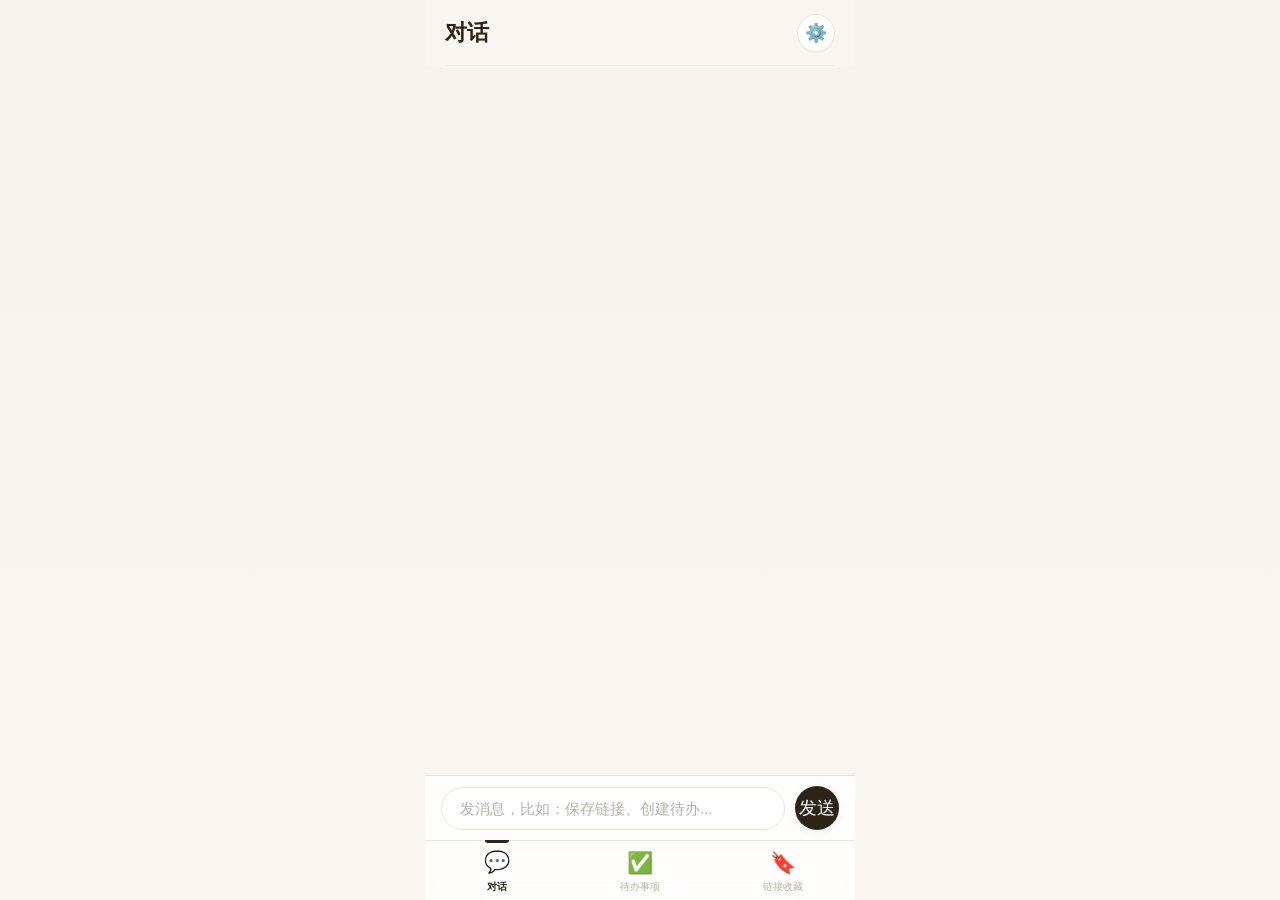
==== commit fd42951f: "fix: default navbar title to 对话, hide todo page initially, bump SW cache to v3" ====
--- a/index.html
+++ b/index.html
@@ -18,7 +18,7 @@
 
   <!-- ====== 导航栏 ====== -->
   <div class="navbar" id="navbar">
-    <h1 id="navTitle">待办事项</h1>
+    <h1 id="navTitle">对话</h1>
     <button class="btn-icon" id="navRightBtn" onclick="showSettings()">⚙️</button>
   </div>
 
@@ -26,7 +26,7 @@
   <div class="content" id="content">
 
     <!-- === 待办页 === -->
-    <div id="page-todo">
+    <div id="page-todo" style="display:none">
       <div class="segmented" id="todoFilter">
         <button class="active" data-filter="all">全部</button>
         <button data-filter="active">进行中</button>
--- a/css/style.css
+++ b/css/style.css
@@ -58,11 +58,8 @@
 }
 
 * { margin: 0; padding: 0; box-sizing: border-box; }
-html, body {
-  height: 100%; height: 100dvh;
-  overflow: hidden;
-  position: fixed; width: 100%;
-}
+html, body { height: 100%; overflow: hidden; }
+body { position: relative; }
 
 body {
   background: var(--paper);
@@ -84,8 +81,17 @@
   display: flex; flex-direction: column;
   height: 100%; height: 100dvh;
   max-width: 430px; margin: 0 auto;
-  overflow: hidden;
   position: relative;
+}
+/* Sticky navbar — stays at top when keyboard opens */
+.navbar {
+  position: sticky; top: 0; z-index: 20;
+  flex-shrink: 0;
+}
+/* Sticky tabbar — stays at bottom when keyboard opens */
+.tabbar {
+  position: sticky; bottom: 0; z-index: 20;
+  flex-shrink: 0;
 }
 
 /* ═══════════════════════════════════════════
@@ -99,9 +105,7 @@
   padding: 14px 20px;
   padding-top: max(14px, calc(var(--safe-top) + 6px));
   display: flex; align-items: center; justify-content: space-between;
-  flex-shrink: 0;
   border-bottom: 1px solid transparent;
-  position: relative; z-index: 20;
 }
 
 /* Subtle bottom edge */
@@ -378,8 +382,6 @@
   -webkit-backdrop-filter: blur(24px) saturate(1.5);
   border-top: 1px solid var(--border);
   padding-bottom: var(--safe-bottom);
-  flex-shrink: 0;
-  position: relative; z-index: 20;
 }
 
 .tabbar .tab {
@@ -746,6 +748,7 @@
   -webkit-backdrop-filter: blur(20px);
   border-top: 1px solid var(--border);
   align-items: center; flex-shrink: 0;
+  position: sticky; bottom: 0; z-index: 5;
 }
 .chat-input-bar input {
   flex: 1; padding: 12px 18px;
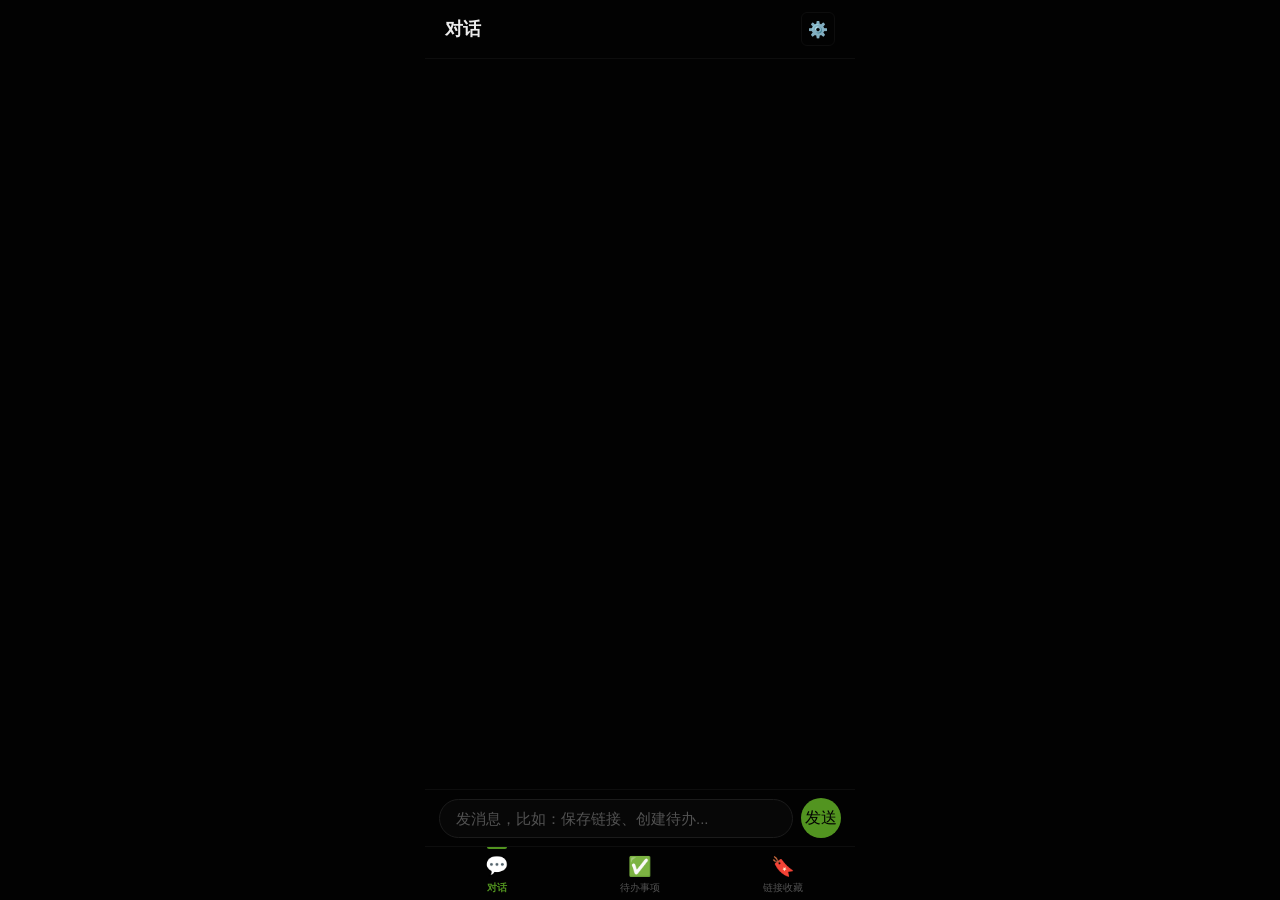
==== commit de4ba311: "feat: 设计重构 — 由暖色编辑风转为暗色精密仪器风 - 完全重写 CSS：纯黑底色 + 电光绿主色(oklch)，锐利排版 - 移除毛玻璃效果、纸纹纹理、暖棕调等 AI 默认审美 - 色彩策略从" ====
--- a/index.html
+++ b/index.html
@@ -6,7 +6,7 @@
   <meta name="apple-mobile-web-app-capable" content="yes">
   <meta name="apple-mobile-web-app-status-bar-style" content="default">
   <meta name="apple-mobile-web-app-title" content="LinkMemo">
-  <meta name="theme-color" content="#007aff">
+  <meta name="theme-color" content="#141414">
   <link rel="manifest" href="manifest.json">
   <link rel="apple-touch-icon" href="icons/icon-192.png">
   <title>LinkMemo</title>
@@ -105,7 +105,7 @@
         <div class="settings-card">
           <div class="settings-row" onclick="exportData()" style="cursor:pointer">
             <span class="row-label">导出所有数据 (JSON)</span>
-            <span style="color:var(--blue)">📤</span>
+            <span style="color:var(--primary)">📤</span>
           </div>
         </div>
       </div>
@@ -196,7 +196,7 @@
         <button class="btn-primary" onclick="startAIAnalysis()">🤖 AI 自动分析</button>
         <button class="btn-secondary" onclick="showManualForm()">✍️ 手动填写</button>
       </div>
-      <div id="linkClipboardHint" style="display:none;margin-top:8px;font-size:12px;color:var(--text-secondary);text-align:center">
+      <div id="linkClipboardHint" style="display:none;margin-top:8px;font-size:12px;color:var(--ink-secondary);text-align:center">
         📋 检测到剪贴板链接 · <a href="#" onclick="useClipboardInSheet();return false">使用</a>
       </div>
       <div id="linkAILoading" style="display:none">
@@ -222,7 +222,7 @@
           <label>标签（逗号分隔）</label>
           <input type="text" id="linkTags" placeholder="例如: SwiftUI, 性能优化">
         </div>
-        <p id="linkAIHint" style="font-size:11px;color:var(--text-secondary);margin-bottom:8px;display:none">✨ 由 AI 生成，可手动修改</p>
+        <p id="linkAIHint" style="font-size:11px;color:var(--ink-secondary);margin-bottom:8px;display:none">✨ 由 AI 生成，可手动修改</p>
         <button class="btn-primary" onclick="saveLinkForm()">💾 保存链接</button>
       </div>
       <input type="hidden" id="linkEditId">
--- a/css/style.css
+++ b/css/style.css
@@ -1,140 +1,154 @@
 /* ═══════════════════════════════════════════
-   LinkMemo — Warm Editorial Design System
-   A refined, tactile interface with paper-like
-   warmth and editorial typography precision.
+   LinkMemo — Precision Instrument Design System
+   Dark-first, green-primary, sharp typography.
    ═══════════════════════════════════════════ */
 
 :root {
-  /* Warm editorial palette */
-  --ink: #2C2416;
-  --ink-secondary: #8B7E74;
-  --ink-muted: #B8AFA5;
-  --paper: #F9F6F1;
-  --surface: #FFFFFF;
-  --surface-hover: #F5F1EB;
-  --border: #EBE4DB;
-  --border-light: #F2EDE6;
-
-  /* Accent: warm terracotta */
-  --accent: #D4725A;
-  --accent-deep: #C15D45;
-  --accent-light: #FDF0EB;
-  --accent-glow: rgba(212, 114, 90, 0.18);
-
-  /* Semantic colors */
-  --green: #6B9B7D;
-  --green-bg: #EEF5F0;
-  --red: #C75B4A;
-  --red-bg: #FCF0ED;
-  --amber: #C79A3E;
-  --amber-bg: #FDF6EA;
-  --purple: #8B7EAA;
-  --purple-bg: #F4F1F9;
+  /* Base — pure near-black, no tint */
+  --bg:            oklch(0.08 0 0);
+  --surface:       oklch(0.13 0 0);
+  --surface-hover: oklch(0.17 0 0);
+  --surface-raised:oklch(0.16 0 0);
+
+  /* Borders — subtle but crisp */
+  --border:        oklch(0.22 0 0);
+  --border-subtle: oklch(0.16 0 0);
+
+  /* Primary — electric green, seed-derived (135° ±5 of 130°) */
+  --primary:            oklch(0.60 0.16 135);
+  --primary-hover:      oklch(0.65 0.16 135);
+  --primary-muted:      oklch(0.22 0.06 135);
+  --primary-muted-hover:oklch(0.28 0.06 135);
+  --primary-glow:       oklch(0.60 0.16 135 / 0.22);
+
+  /* Accent — warm amber, distinct hue+lightness from primary */
+  --accent:        oklch(0.66 0.16 58);
+  --accent-hover:  oklch(0.71 0.16 58);
+  --accent-muted:  oklch(0.24 0.07 58);
+  --accent-glow:   oklch(0.66 0.16 58 / 0.18);
+
+  /* Ink — high-contrast text on pure-near-black bg */
+  --ink:           oklch(0.94 0 0);   /* ≥7:1 on bg, primary body */
+  --ink-secondary: oklch(0.62 0 0);   /* secondary label */
+  --ink-muted:     oklch(0.44 0 0);   /* placeholder — still ≥4.5:1 */
+  --ink-on-primary:oklch(0.08 0 0);   /* dark text on primary bg (pale fills only) */
+  --ink-inverse:   oklch(0.08 0 0);
+
+  /* Semantic */
+  --success:       oklch(0.60 0.15 140); /* green, close to primary */
+  --success-bg:    oklch(0.20 0.05 140);
+  --error:         oklch(0.58 0.19 22);  /* red */
+  --error-bg:      oklch(0.20 0.05 22);
+  --warning:       oklch(0.66 0.15 78);  /* amber */
+  --warning-bg:    oklch(0.22 0.06 78);
+  --info:          oklch(0.60 0.12 240); /* blue */
+  --info-bg:       oklch(0.20 0.05 240);
 
   /* Layout tokens */
   --safe-bottom: env(safe-area-inset-bottom, 0px);
-  --safe-top: env(safe-area-inset-top, 0px);
-  --radius-sm: 8px;
-  --radius: 14px;
-  --radius-lg: 20px;
-  --radius-xl: 26px;
-
-  /* Shadows with warm undertones */
-  --shadow-xs: 0 1px 2px rgba(44, 36, 22, 0.04);
-  --shadow-sm: 0 2px 8px rgba(44, 36, 22, 0.06);
-  --shadow: 0 4px 16px rgba(44, 36, 22, 0.08);
-  --shadow-lg: 0 12px 32px rgba(44, 36, 22, 0.12);
-  --shadow-glow: 0 0 0 4px var(--accent-glow);
+  --safe-top:    env(safe-area-inset-top, 0px);
+
+  /* Radius — sharp, precise; not zero but controlled */
+  --radius-sm:  4px;
+  --radius:     6px;
+  --radius-lg:  10px;
+  --radius-xl:  14px;
+  --radius-full:9999px;
+
+  /* Shadows — minimal, functional, no warm undertone */
+  --shadow-xs: 0 1px 2px rgba(0,0,0,0.3);
+  --shadow-sm: 0 2px 6px rgba(0,0,0,0.4);
+  --shadow:    0 4px 14px rgba(0,0,0,0.45);
+  --shadow-lg: 0 12px 32px rgba(0,0,0,0.55);
+  --shadow-glow: 0 0 0 3px var(--primary-glow);
 
   /* Typography */
-  --font: -apple-system, BlinkMacSystemFont, 'SF Pro Text', 'Helvetica Neue', sans-serif;
-  --font-display: -apple-system, BlinkMacSystemFont, 'SF Pro Display', 'Helvetica Neue', sans-serif;
-  --font-mono: 'SF Mono', 'Menlo', 'Courier New', monospace;
-
-  /* Transitions */
-  --ease-out: cubic-bezier(0.16, 1, 0.3, 1);
-  --ease-spring: cubic-bezier(0.34, 1.56, 0.64, 1);
-  --ease-smooth: cubic-bezier(0.4, 0, 0.2, 1);
-}
-
-* { margin: 0; padding: 0; box-sizing: border-box; }
-html, body { height: 100%; overflow: hidden; }
-body { position: relative; }
+  --font:        -apple-system, BlinkMacSystemFont, 'SF Pro Text', 'Segoe UI', Roboto, 'Helvetica Neue', sans-serif;
+  --font-display:-apple-system, BlinkMacSystemFont, 'SF Pro Display', 'Segoe UI', Roboto, 'Helvetica Neue', sans-serif;
+  --font-mono:   'SF Mono', 'Cascadia Code', 'JetBrains Mono', 'Consolas', 'Menlo', monospace;
+
+  /* Transitions — fast, purposeful, exponential ease-out */
+  --ease-fast:   cubic-bezier(0, 0, 0.2, 1);       /* 150ms default */
+  --ease-out:    cubic-bezier(0.16, 1, 0.3, 1);     /* 220ms standard */
+  --ease-spring: cubic-bezier(0.34, 1.3, 0.64, 1);  /* gentle overshoot */
+}
+
+/* ═══════════════════════════════════════════
+   Reset & Base
+   ═══════════════════════════════════════════ */
+
+*, *::before, *::after { margin:0; padding:0; box-sizing:border-box; }
+
+html, body { height:100%; overflow:hidden; }
 
 body {
-  background: var(--paper);
+  background: var(--bg);
   color: var(--ink);
   font-family: var(--font);
+  font-size: 15px;
+  line-height: 1.5;
   -webkit-font-smoothing: antialiased;
   -moz-osx-font-smoothing: grayscale;
   -webkit-tap-highlight-color: transparent;
   user-select: none;
   -webkit-user-select: none;
-
-  /* Subtle paper texture via repeating gradient */
-  background-image:
-    linear-gradient(0deg, transparent 0%, rgba(180, 160, 140, 0.03) 100%);
-  background-attachment: fixed;
 }
 
 .app {
-  display: flex; flex-direction: column;
-  height: 100%; height: 100dvh;
-  max-width: 430px; margin: 0 auto;
+  display: flex;
+  flex-direction: column;
+  height: 100%;
+  height: 100dvh;
+  max-width: 430px;
+  margin: 0 auto;
   position: relative;
-}
-/* Sticky navbar — stays at top when keyboard opens */
+  background: var(--bg);
+}
+
+/* Sticky layout for iOS keyboard */
+.navbar  { position:sticky; top:0;    z-index:20; flex-shrink:0; }
+.tabbar  { position:sticky; bottom:0; z-index:20; flex-shrink:0; }
+
+/* ═══════════════════════════════════════════
+   Navigation Bar — Minimal, solid, crisp
+   ═══════════════════════════════════════════ */
+
 .navbar {
-  position: sticky; top: 0; z-index: 20;
-  flex-shrink: 0;
-}
-/* Sticky tabbar — stays at bottom when keyboard opens */
-.tabbar {
-  position: sticky; bottom: 0; z-index: 20;
-  flex-shrink: 0;
-}
-
-/* ═══════════════════════════════════════════
-   Navigation Bar — Floating frosted glass
-   ═══════════════════════════════════════════ */
-
-.navbar {
-  background: rgba(249, 246, 241, 0.82);
-  backdrop-filter: blur(20px) saturate(1.4);
-  -webkit-backdrop-filter: blur(20px) saturate(1.4);
-  padding: 14px 20px;
-  padding-top: max(14px, calc(var(--safe-top) + 6px));
-  display: flex; align-items: center; justify-content: space-between;
-  border-bottom: 1px solid transparent;
-}
-
-/* Subtle bottom edge */
-.navbar::after {
-  content: ''; position: absolute; bottom: 0; left: 20px; right: 20px;
-  height: 1px; background: var(--border);
-  opacity: 0.5;
+  background: var(--bg);
+  padding: 12px 20px;
+  padding-top: max(12px, calc(var(--safe-top) + 4px));
+  display: flex;
+  align-items: center;
+  justify-content: space-between;
+  border-bottom: 1px solid var(--border-subtle);
 }
 
 .navbar h1 {
   font-family: var(--font-display);
-  font-size: 22px; font-weight: 680;
+  font-size: 18px;
+  font-weight: 640;
   letter-spacing: -0.02em;
   color: var(--ink);
 }
 
 .navbar .btn-icon {
-  width: 38px; height: 38px; border-radius: 50%;
-  display: flex; align-items: center; justify-content: center;
-  background: var(--surface); border: 1px solid var(--border);
-  font-size: 18px; cursor: pointer; color: var(--ink-secondary);
-  transition: all 0.2s var(--ease-smooth);
-  box-shadow: var(--shadow-xs);
+  width: 34px;
+  height: 34px;
+  border-radius: var(--radius);
+  display: flex;
+  align-items: center;
+  justify-content: center;
+  background: none;
+  border: 1px solid var(--border-subtle);
+  font-size: 16px;
+  cursor: pointer;
+  color: var(--ink-secondary);
+  transition: all 0.15s var(--ease-fast);
 }
 .navbar .btn-icon:active {
-  background: var(--surface-hover);
-  transform: scale(0.94);
-  border-color: var(--accent);
-  color: var(--accent);
+  background: var(--surface);
+  color: var(--primary);
+  border-color: var(--primary);
 }
 
 /* ═══════════════════════════════════════════
@@ -142,85 +156,106 @@
    ═══════════════════════════════════════════ */
 
 .content {
-  flex: 1; overflow-y: auto;
+  flex: 1;
+  overflow-y: auto;
   -webkit-overflow-scrolling: touch;
   scroll-behavior: smooth;
 }
-.content::-webkit-scrollbar { display: none; }
-
-/* ═══════════════════════════════════════════
-   Segmented Control
+.content::-webkit-scrollbar { display:none; }
+
+/* ═══════════════════════════════════════════
+   Segmented Control — pill group, green active
    ═══════════════════════════════════════════ */
 
 .segmented {
-  display: flex; background: var(--surface); border-radius: var(--radius-sm);
-  margin: 16px 20px; padding: 3px;
-  border: 1px solid var(--border);
-  box-shadow: var(--shadow-xs);
+  display: flex;
+  background: var(--surface);
+  border-radius: var(--radius);
+  margin: 14px 16px;
+  padding: 3px;
+  border: 1px solid var(--border-subtle);
 }
 .segmented button {
-  flex: 1; padding: 8px 0; border: none; background: none;
-  font-size: 13px; font-weight: 560; border-radius: 6px;
-  color: var(--ink-secondary); cursor: pointer;
+  flex: 1;
+  padding: 7px 0;
+  border: none;
+  background: none;
+  font-size: 13px;
+  font-weight: 540;
+  border-radius: var(--radius-sm);
+  color: var(--ink-secondary);
+  cursor: pointer;
   letter-spacing: -0.01em;
-  transition: all 0.25s var(--ease-smooth);
+  transition: all 0.18s var(--ease-fast);
 }
 .segmented button.active {
-  background: var(--ink);
-  color: var(--surface);
-  box-shadow: var(--shadow-sm);
+  background: var(--primary);
+  color: var(--ink-on-primary);
   font-weight: 600;
 }
 
 /* ═══════════════════════════════════════════
-   Search Box
+   Search Box — dark input, green focus ring
    ═══════════════════════════════════════════ */
 
 .search-box {
-  display: flex; align-items: center; gap: 10px;
-  background: var(--surface); border-radius: var(--radius);
-  padding: 10px 16px; margin: 0 20px 10px;
-  border: 1px solid var(--border);
-  box-shadow: var(--shadow-xs);
-  transition: all 0.25s var(--ease-smooth);
+  display: flex;
+  align-items: center;
+  gap: 10px;
+  background: var(--surface);
+  border-radius: var(--radius);
+  padding: 10px 14px;
+  margin: 0 16px 8px;
+  border: 1px solid var(--border-subtle);
+  transition: border-color 0.15s var(--ease-fast), box-shadow 0.15s var(--ease-fast);
 }
 .search-box:focus-within {
-  border-color: var(--accent);
+  border-color: var(--primary);
   box-shadow: var(--shadow-glow);
 }
 .search-box input {
-  flex: 1; border: none; background: none; font-size: 15px;
-  outline: none; font-family: var(--font); color: var(--ink);
+  flex: 1;
+  border: none;
+  background: none;
+  font-size: 15px;
+  outline: none;
+  font-family: var(--font);
+  color: var(--ink);
 }
 .search-box input::placeholder { color: var(--ink-muted); }
-.search-box .search-icon { color: var(--ink-muted); font-size: 15px; }
-
-/* ═══════════════════════════════════════════
-   Category Chips
+.search-box .search-icon { color: var(--ink-muted); font-size:15px; }
+
+/* ═══════════════════════════════════════════
+   Category Chips — subtle outline, green selection
    ═══════════════════════════════════════════ */
 
 .category-bar {
-  display: flex; gap: 8px; padding: 4px 20px 10px;
-  overflow-x: auto; -webkit-overflow-scrolling: touch;
-}
-.category-bar::-webkit-scrollbar { display: none; }
+  display: flex;
+  gap: 6px;
+  padding: 4px 16px 8px;
+  overflow-x: auto;
+  -webkit-overflow-scrolling: touch;
+}
+.category-bar::-webkit-scrollbar { display:none; }
 
 .category-chip {
-  padding: 7px 14px; border-radius: 20px; font-size: 13px;
-  font-weight: 520; white-space: nowrap; cursor: pointer;
+  padding: 6px 12px;
+  border-radius: var(--radius-full);
+  font-size: 12px;
+  font-weight: 520;
+  white-space: nowrap;
+  cursor: pointer;
   letter-spacing: -0.01em;
-  background: var(--surface);
+  background: none;
   border: 1px solid var(--border);
   color: var(--ink-secondary);
-  transition: all 0.22s var(--ease-smooth);
-  box-shadow: var(--shadow-xs);
-}
-.category-chip:active { transform: scale(0.96); }
+  transition: all 0.15s var(--ease-fast);
+}
+.category-chip:active { transform:scale(0.96); }
 .category-chip.active {
-  background: var(--ink);
-  color: var(--surface);
-  border-color: var(--ink);
-  box-shadow: var(--shadow-sm);
+  background: var(--primary);
+  color: var(--ink-on-primary);
+  border-color: var(--primary);
   font-weight: 600;
 }
 
@@ -229,244 +264,352 @@
    ═══════════════════════════════════════════ */
 
 .sort-bar {
-  display: flex; justify-content: flex-end; padding: 0 20px 6px;
+  display: flex;
+  justify-content: flex-end;
+  padding: 0 16px 4px;
 }
 .sort-bar select {
-  font-size: 12px; color: var(--ink-muted); border: none;
-  background: none; outline: none; padding: 4px 0;
+  font-size: 12px;
+  color: var(--ink-muted);
+  border: none;
+  background: none;
+  outline: none;
+  padding: 4px 0;
   font-family: var(--font);
 }
-
-/* ═══════════════════════════════════════════
-   Lists — Curated card-style
+.sort-bar select option { background:var(--surface); color:var(--ink); }
+
+/* ═══════════════════════════════════════════
+   Lists — Tight, high-density, border-separated
    ═══════════════════════════════════════════ */
 
 .list {
-  background: var(--surface);
-  margin: 6px 16px;
-  border-radius: var(--radius);
+  background: var(--bg);
+  margin: 0;
+  border-radius: 0;
   overflow: hidden;
-  border: 1px solid var(--border);
-  box-shadow: var(--shadow-xs);
-  transition: transform 0.2s var(--ease-smooth), box-shadow 0.2s var(--ease-smooth);
 }
 
 .list-item {
-  display: flex; align-items: center; gap: 14px;
-  padding: 16px; border-bottom: 1px solid var(--border-light);
-  cursor: pointer; position: relative;
-  transition: background 0.15s var(--ease-smooth);
-}
-.list-item:last-child { border-bottom: none; }
-.list-item:active {
-  background: var(--surface-hover);
-}
+  display: flex;
+  align-items: center;
+  gap: 12px;
+  padding: 14px 16px;
+  border-bottom: 1px solid var(--border-subtle);
+  cursor: pointer;
+  position: relative;
+  transition: background 0.1s var(--ease-fast);
+}
+.list-item:last-child { border-bottom:none; }
+.list-item:active { background:var(--surface); }
 
 /* Icon avatar */
 .list-item .item-icon {
-  width: 44px; height: 44px; border-radius: var(--radius-sm);
-  background: linear-gradient(135deg, var(--surface-hover), var(--border-light));
-  display: flex; align-items: center; justify-content: center;
-  font-size: 20px; flex-shrink: 0;
-  box-shadow: var(--shadow-xs);
-}
-.list-item .item-body { flex: 1; min-width: 0; }
+  width: 40px;
+  height: 40px;
+  border-radius: var(--radius-sm);
+  background: var(--surface);
+  display: flex;
+  align-items: center;
+  justify-content: center;
+  font-size: 18px;
+  flex-shrink: 0;
+}
+
+.list-item .item-body { flex:1; min-width:0; }
 
 .list-item .item-title {
-  font-size: 15px; font-weight: 590; margin-bottom: 3px;
+  font-size: 15px;
+  font-weight: 560;
+  margin-bottom: 2px;
   letter-spacing: -0.01em;
-  white-space: nowrap; overflow: hidden; text-overflow: ellipsis;
+  white-space: nowrap;
+  overflow: hidden;
+  text-overflow: ellipsis;
   color: var(--ink);
 }
 
 .list-item .item-subtitle {
-  font-size: 13px; color: var(--ink-secondary);
-  display: -webkit-box; -webkit-line-clamp: 2; -webkit-box-orient: vertical;
-  overflow: hidden; line-height: 1.5;
+  font-size: 13px;
+  color: var(--ink-secondary);
+  display: -webkit-box;
+  -webkit-line-clamp: 2;
+  -webkit-box-orient: vertical;
+  overflow: hidden;
+  line-height: 1.45;
 }
 
 .list-item .item-meta {
-  display: flex; gap: 6px; align-items: center; margin-top: 5px;
-  font-size: 11px; color: var(--ink-muted); flex-wrap: wrap;
+  display: flex;
+  gap: 6px;
+  align-items: center;
+  margin-top: 4px;
+  font-size: 11px;
+  color: var(--ink-muted);
+  flex-wrap: wrap;
 }
 
 .list-item .item-category {
-  font-size: 10px; padding: 3px 8px; border-radius: 5px;
-  font-weight: 560; letter-spacing: 0.01em;
-  background: var(--accent-light); color: var(--accent-deep);
-}
-
-.list-item .item-fav { font-size: 12px; }
+  font-size: 10px;
+  padding: 2px 7px;
+  border-radius: var(--radius-sm);
+  font-weight: 560;
+  letter-spacing: 0.01em;
+  background: var(--primary-muted);
+  color: var(--primary);
+}
+
+.list-item .item-fav { font-size:12px; }
 .list-item .item-ai {
-  font-size: 9px; padding: 2px 6px; border-radius: 4px;
-  font-weight: 600; text-transform: uppercase; letter-spacing: 0.04em;
-  background: var(--purple-bg); color: var(--purple);
-}
-
-/* Completed todo */
+  font-size: 9px;
+  padding: 2px 6px;
+  border-radius: var(--radius-sm);
+  font-weight: 600;
+  text-transform: uppercase;
+  letter-spacing: 0.04em;
+  background: var(--info-bg);
+  color: var(--info);
+}
+
+/* Completed todo strikethrough */
 .list-item.completed .item-title {
-  text-decoration: line-through; color: var(--ink-muted);
-}
-
-/* Check circle for todos */
+  text-decoration: line-through;
+  color: var(--ink-muted);
+}
+
+/* Todo check circle */
 .todo-check {
-  width: 24px; height: 24px; border-radius: 50%;
-  border: 2px solid var(--border); flex-shrink: 0;
-  display: flex; align-items: center; justify-content: center;
-  cursor: pointer; font-size: 11px; color: transparent;
-  transition: all 0.3s var(--ease-spring);
+  width: 22px;
+  height: 22px;
+  border-radius: 50%;
+  border: 2px solid var(--border);
+  flex-shrink: 0;
+  display: flex;
+  align-items: center;
+  justify-content: center;
+  cursor: pointer;
+  font-size: 11px;
+  color: transparent;
+  transition: all 0.2s var(--ease-spring);
 }
 .todo-check.done {
-  background: var(--green); border-color: var(--green);
-  color: white; transform: scale(1.05);
-}
-.todo-check:not(.done):active { border-color: var(--accent); transform: scale(0.9); }
-
-.todo-priority { font-size: 12px; }
-.todo-due { font-size: 11px; }
-.todo-due.overdue { color: var(--red); font-weight: 600; }
-
-/* ═══════════════════════════════════════════
-   Empty State — Refined minimal
+  background: var(--primary);
+  border-color: var(--primary);
+  color: var(--ink-on-primary);
+  transform: scale(1.05);
+}
+.todo-check:not(.done):active {
+  border-color: var(--primary);
+  transform: scale(0.9);
+}
+
+.todo-priority { font-size:12px; }
+.todo-due { font-size:11px; }
+.todo-due.overdue { color: var(--error); font-weight:600; }
+
+/* ═══════════════════════════════════════════
+   Empty State — Minimal, centered
    ═══════════════════════════════════════════ */
 
 .empty-state {
-  display: flex; flex-direction: column; align-items: center;
-  justify-content: center; padding: 80px 40px; text-align: center;
+  display: flex;
+  flex-direction: column;
+  align-items: center;
+  justify-content: center;
+  padding: 80px 40px;
+  text-align: center;
 }
 .empty-state .empty-icon {
-  font-size: 48px; margin-bottom: 20px;
-  opacity: 0.7;
+  font-size: 40px;
+  margin-bottom: 16px;
+  opacity: 0.5;
 }
 .empty-state h3 {
   font-family: var(--font-display);
-  font-size: 17px; font-weight: 600; margin-bottom: 6px;
+  font-size: 16px;
+  font-weight: 600;
+  margin-bottom: 4px;
   color: var(--ink);
   letter-spacing: -0.01em;
 }
 .empty-state p {
-  font-size: 14px; color: var(--ink-muted);
-  max-width: 220px; line-height: 1.5;
-}
-
-/* ═══════════════════════════════════════════
-   FAB — Floating Action Button
+  font-size: 13px;
+  color: var(--ink-muted);
+  max-width: 220px;
+  line-height: 1.5;
+}
+
+/* ═══════════════════════════════════════════
+   FAB — Green, sharp circle
    ═══════════════════════════════════════════ */
 
 .fab {
-  position: fixed; bottom: 100px;
+  position: fixed;
+  bottom: 90px;
   right: calc(50% - 195px);
-  width: 54px; height: 54px; border-radius: 50%;
-  background: var(--ink); color: var(--surface); border: none;
-  font-size: 26px; cursor: pointer;
-  box-shadow: var(--shadow-lg), 0 0 0 1px rgba(44,36,22,0.05);
+  width: 50px;
+  height: 50px;
+  border-radius: var(--radius);
+  background: var(--primary);
+  color: var(--ink-on-primary);
+  border: none;
+  font-size: 24px;
+  cursor: pointer;
   z-index: 10;
-  display: flex; align-items: center; justify-content: center;
-  transition: all 0.3s var(--ease-spring);
-}
-@media (min-width: 431px) { .fab { right: calc(50% - 195px); } }
+  display: flex;
+  align-items: center;
+  justify-content: center;
+  transition: all 0.2s var(--ease-spring);
+}
+@media (min-width: 431px) { .fab { right:calc(50% - 195px); } }
 .fab:active {
-  transform: scale(0.88);
-  background: var(--accent);
-  box-shadow: var(--shadow), 0 0 0 6px var(--accent-glow);
-}
-
-/* ═══════════════════════════════════════════
-   Tab Bar — Frosted glass elegance
+  transform: scale(0.9);
+  background: var(--primary-hover);
+  box-shadow: 0 0 0 6px var(--primary-glow);
+}
+
+/* ═══════════════════════════════════════════
+   Tab Bar — Solid dark, no glassmorphism
    ═══════════════════════════════════════════ */
 
 .tabbar {
   display: flex;
-  background: rgba(255, 255, 255, 0.8);
-  backdrop-filter: blur(24px) saturate(1.5);
-  -webkit-backdrop-filter: blur(24px) saturate(1.5);
+  background: var(--bg);
+  border-top: 1px solid var(--border-subtle);
+  padding-bottom: var(--safe-bottom);
+}
+
+.tabbar .tab {
+  flex: 1;
+  display: flex;
+  flex-direction: column;
+  align-items: center;
+  padding: 8px 0 5px;
+  border: none;
+  background: none;
+  cursor: pointer;
+  color: var(--ink-muted);
+  font-size: 10px;
+  gap: 3px;
+  font-weight: 540;
+  letter-spacing: 0.01em;
+  transition: color 0.18s var(--ease-fast);
+  position: relative;
+}
+
+/* Active tab top indicator — green bar */
+.tabbar .tab::before {
+  content: '';
+  position: absolute;
+  top: 0;
+  width: 20px;
+  height: 2px;
+  background: var(--primary);
+  border-radius: 0 0 2px 2px;
+  opacity: 0;
+  transform: scaleX(0);
+  transition: opacity 0.2s var(--ease-fast), transform 0.2s var(--ease-spring);
+}
+.tabbar .tab.active::before {
+  opacity: 1;
+  transform: scaleX(1);
+}
+
+.tabbar .tab .tab-icon {
+  font-size: 19px;
+  transition: transform 0.15s var(--ease-fast);
+}
+.tabbar .tab.active {
+  color: var(--primary);
+  font-weight: 600;
+}
+.tabbar .tab.active .tab-icon { transform:translateY(-1px); }
+.tabbar .tab:active .tab-icon { transform:scale(0.85); }
+
+/* ═══════════════════════════════════════════
+   Sheet / Modal — Dark surface, sharp lift
+   ═══════════════════════════════════════════ */
+
+.sheet-overlay {
+  position: fixed;
+  inset: 0;
+  background: rgba(0,0,0,0.6);
+  backdrop-filter: blur(4px);
+  -webkit-backdrop-filter: blur(4px);
+  z-index: 100;
+  display: flex;
+  align-items: flex-end;
+  justify-content: center;
+  animation: overlayIn 0.2s var(--ease-fast);
+}
+@keyframes overlayIn {
+  from { opacity:0; }
+  to   { opacity:1; }
+}
+
+.sheet {
+  background: var(--surface-raised);
+  width: 100%;
+  max-width: 430px;
+  border-radius: var(--radius-xl) var(--radius-xl) 0 0;
+  max-height: 88vh;
+  overflow-y: auto;
+  box-shadow: var(--shadow-lg);
   border-top: 1px solid var(--border);
-  padding-bottom: var(--safe-bottom);
-}
-
-.tabbar .tab {
-  flex: 1; display: flex; flex-direction: column; align-items: center;
-  padding: 10px 0 6px; border: none; background: none; cursor: pointer;
-  color: var(--ink-muted); font-size: 10px; gap: 5px;
-  font-weight: 540; letter-spacing: 0.01em;
-  transition: all 0.25s var(--ease-smooth);
-  position: relative;
-}
-
-/* Active tab indicator dot */
-.tabbar .tab::before {
-  content: ''; position: absolute; top: -1px;
-  width: 0; height: 3px;
-  background: var(--ink);
-  border-radius: 0 0 3px 3px;
-  transition: width 0.3s var(--ease-spring);
-}
-.tabbar .tab.active::before { width: 24px; }
-
-.tabbar .tab .tab-icon { font-size: 21px; transition: transform 0.25s var(--ease-spring); }
-.tabbar .tab.active { color: var(--ink); font-weight: 600; }
-.tabbar .tab.active .tab-icon { transform: translateY(-1px); }
-.tabbar .tab:active .tab-icon { transform: scale(0.85); }
-
-/* ═══════════════════════════════════════════
-   Sheet — Elevated modal
-   ═══════════════════════════════════════════ */
-
-.sheet-overlay {
-  position: fixed; inset: 0; background: rgba(28, 20, 10, 0.35);
-  backdrop-filter: blur(6px);
-  -webkit-backdrop-filter: blur(6px);
-  z-index: 100;
-  display: flex; align-items: flex-end; justify-content: center;
-  animation: overlayIn 0.25s var(--ease-smooth);
-}
-@keyframes overlayIn {
-  from { opacity: 0; backdrop-filter: blur(0); }
-  to { opacity: 1; backdrop-filter: blur(6px); }
-}
-
-.sheet {
-  background: var(--surface); width: 100%; max-width: 430px;
-  border-radius: var(--radius-xl) var(--radius-xl) 0 0;
-  max-height: 88vh; overflow-y: auto;
-  box-shadow: var(--shadow-lg);
-  animation: sheetUp 0.4s var(--ease-spring);
+  animation: sheetUp 0.28s var(--ease-spring);
 }
 @keyframes sheetUp {
-  from { transform: translateY(100%); opacity: 0; }
-  to { transform: translateY(0); opacity: 1; }
+  from { transform:translateY(100%); opacity:0; }
+  to   { transform:translateY(0);    opacity:1; }
 }
 
 /* Drag handle */
 .sheet::before {
-  content: ''; display: block; width: 36px; height: 5px;
-  background: var(--border); border-radius: 10px;
-  margin: 10px auto 0;
+  content: '';
+  display: block;
+  width: 32px;
+  height: 4px;
+  background: var(--border);
+  border-radius: 10px;
+  margin: 8px auto 0;
 }
 
 .sheet-header {
-  display: flex; align-items: center; justify-content: space-between;
-  padding: 14px 20px; border-bottom: 1px solid var(--border-light);
+  display: flex;
+  align-items: center;
+  justify-content: space-between;
+  padding: 12px 16px;
+  border-bottom: 1px solid var(--border-subtle);
 }
 .sheet-header h3 {
   font-family: var(--font-display);
-  font-size: 17px; font-weight: 640; letter-spacing: -0.01em;
+  font-size: 16px;
+  font-weight: 620;
+  letter-spacing: -0.01em;
 }
 .sheet-header .btn-close {
-  border: none; background: none; font-size: 15px;
-  font-weight: 560; color: var(--accent); cursor: pointer;
-  padding: 4px 10px; border-radius: var(--radius-sm);
-  transition: background 0.15s var(--ease-smooth);
-}
-.sheet-header .btn-close:active { background: var(--accent-light); }
-
-.sheet-body { padding: 20px; }
-
-.sheet .form-group { margin-bottom: 20px; }
+  border: none;
+  background: none;
+  font-size: 14px;
+  font-weight: 540;
+  color: var(--primary);
+  cursor: pointer;
+  padding: 4px 8px;
+  border-radius: var(--radius-sm);
+  transition: background 0.1s var(--ease-fast);
+}
+.sheet-header .btn-close:active { background:var(--primary-muted); }
+
+.sheet-body { padding: 16px; }
+
+.sheet .form-group { margin-bottom: 16px; }
 .sheet .form-group label {
-  display: block; font-size: 12px; color: var(--ink-muted);
-  margin-bottom: 8px; font-weight: 560;
-  text-transform: uppercase; letter-spacing: 0.04em;
+  display: block;
+  font-size: 11px;
+  color: var(--ink-muted);
+  margin-bottom: 6px;
+  font-weight: 560;
+  letter-spacing: 0.03em;
 }
 
 .sheet input[type="text"],
@@ -475,359 +618,497 @@
 .sheet input[type="password"],
 .sheet textarea,
 .sheet select {
-  width: 100%; padding: 12px 16px;
-  border: 1px solid var(--border); border-radius: var(--radius-sm);
-  font-size: 15px; font-family: var(--font); color: var(--ink);
-  background: var(--surface); outline: none;
-  transition: all 0.2s var(--ease-smooth);
+  width: 100%;
+  padding: 10px 14px;
+  border: 1px solid var(--border);
+  border-radius: var(--radius-sm);
+  font-size: 15px;
+  font-family: var(--font);
+  color: var(--ink);
+  background: var(--surface);
+  outline: none;
+  transition: border-color 0.15s var(--ease-fast), box-shadow 0.15s var(--ease-fast);
 }
 .sheet input:focus,
 .sheet textarea:focus,
 .sheet select:focus {
-  border-color: var(--accent);
+  border-color: var(--primary);
   box-shadow: var(--shadow-glow);
 }
-.sheet textarea { min-height: 80px; resize: vertical; }
-.sheet input::placeholder { color: var(--ink-muted); }
-
-/* Buttons */
+.sheet textarea { min-height:80px; resize:vertical; }
+.sheet input::placeholder,
+.sheet textarea::placeholder { color:var(--ink-muted); }
+
+/* ═══════════════════════════════════════════
+   Buttons
+   ═══════════════════════════════════════════ */
+
 .btn-primary {
-  width: 100%; padding: 15px; background: var(--ink); color: var(--surface);
-  border: none; border-radius: var(--radius);
-  font-size: 16px; font-weight: 600; cursor: pointer;
+  width: 100%;
+  padding: 13px;
+  background: var(--primary);
+  color: var(--ink-on-primary);
+  border: none;
+  border-radius: var(--radius);
+  font-size: 15px;
+  font-weight: 600;
+  cursor: pointer;
   letter-spacing: -0.01em;
-  transition: all 0.25s var(--ease-smooth);
-  box-shadow: var(--shadow-sm);
-}
-.btn-primary:active { background: var(--accent); transform: scale(0.98); }
+  transition: all 0.18s var(--ease-fast);
+}
+.btn-primary:active {
+  background: var(--primary-hover);
+  transform: scale(0.98);
+}
 .btn-primary:disabled {
   background: var(--border);
   color: var(--ink-muted);
-  box-shadow: none;
 }
 
 .btn-secondary {
-  width: 100%; padding: 13px; background: var(--surface);
-  color: var(--ink); border: 1px solid var(--border);
-  border-radius: var(--radius); font-size: 15px;
-  font-weight: 560; cursor: pointer;
-  transition: all 0.2s var(--ease-smooth);
+  width: 100%;
+  padding: 12px;
+  background: none;
+  color: var(--ink);
+  border: 1px solid var(--border);
+  border-radius: var(--radius);
+  font-size: 14px;
+  font-weight: 540;
+  cursor: pointer;
+  transition: all 0.15s var(--ease-fast);
   margin-top: 8px;
 }
 .btn-secondary:active {
-  background: var(--surface-hover);
-  border-color: var(--accent);
-  color: var(--accent);
+  border-color: var(--primary);
+  color: var(--primary);
+  background: var(--primary-muted);
 }
 
 .btn-danger {
-  width: 100%; padding: 13px; background: none;
-  color: var(--red); border: 1px solid var(--red-bg);
-  border-radius: var(--radius); font-size: 15px;
-  font-weight: 560; cursor: pointer; margin-top: 8px;
-  transition: all 0.2s var(--ease-smooth);
-}
-.btn-danger:active { background: var(--red-bg); }
-
-/* ═══════════════════════════════════════════
-   AI Loading
+  width: 100%;
+  padding: 12px;
+  background: none;
+  color: var(--error);
+  border: 1px solid var(--error-bg);
+  border-radius: var(--radius);
+  font-size: 14px;
+  font-weight: 540;
+  cursor: pointer;
+  margin-top: 8px;
+  transition: all 0.15s var(--ease-fast);
+}
+.btn-danger:active { background:var(--error-bg); }
+
+/* ═══════════════════════════════════════════
+   AI Loading — spinner with primary green
    ═══════════════════════════════════════════ */
 
 .ai-loading {
-  display: flex; flex-direction: column; align-items: center;
-  padding: 36px; gap: 16px;
-  color: var(--ink-secondary); font-size: 14px;
+  display: flex;
+  flex-direction: column;
+  align-items: center;
+  padding: 32px;
+  gap: 14px;
+  color: var(--ink-secondary);
+  font-size: 14px;
 }
 .ai-loading .spinner {
-  width: 32px; height: 32px;
-  border: 3px solid var(--border);
-  border-top-color: var(--accent);
+  width: 28px;
+  height: 28px;
+  border: 2.5px solid var(--border);
+  border-top-color: var(--primary);
   border-radius: 50%;
-  animation: spin 0.7s linear infinite;
-}
-@keyframes spin { to { transform: rotate(360deg); } }
-
-/* ═══════════════════════════════════════════
-   Toast
-   ═══════════════════════════════════════════ */
-
-.toast {
-  position: fixed; bottom: 130px; left: 50%; transform: translateX(-50%);
-  background: var(--ink); color: var(--surface); padding: 10px 22px;
-  border-radius: 24px; font-size: 14px; font-weight: 540;
-  z-index: 200; animation: toastInOut 2s forwards;
+  animation: spin 0.6s linear infinite;
+}
+@keyframes spin { to { transform:rotate(360deg); } }
+
+/* ═══════════════════════════════════════════
+   Toast — Dark pill, green left accent
+   ═══════════════════════════════════════════ */
+
+#toast {
+  position: fixed;
+  bottom: 120px;
+  left: 50%;
+  transform: translateX(-50%);
+  background: var(--surface-raised);
+  color: var(--ink);
+  padding: 10px 20px;
+  border-radius: var(--radius-full);
+  font-size: 13px;
+  font-weight: 540;
+  z-index: 200;
+  pointer-events: none;
+  opacity: 0;
+  border: 1px solid var(--border);
+  box-shadow: var(--shadow);
+  transition: opacity 0.2s var(--ease-fast), transform 0.2s var(--ease-fast);
+  transform: translateX(-50%) translateY(8px);
+}
+#toast.show {
+  opacity: 1;
+  transform: translateX(-50%) translateY(0);
+}
+
+/* ═══════════════════════════════════════════
+   Context Menu — Dark, sharp, compact
+   ═══════════════════════════════════════════ */
+
+.context-menu {
+  position: fixed;
+  z-index: 150;
+  background: var(--surface-raised);
+  border-radius: var(--radius);
   box-shadow: var(--shadow-lg);
-}
-@keyframes toastInOut {
-  0%   { opacity: 0; transform: translateX(-50%) translateY(12px); }
-  12%  { opacity: 1; transform: translateX(-50%) translateY(0); }
-  85%  { opacity: 1; }
-  100% { opacity: 0; transform: translateX(-50%) translateY(-8px); }
-}
-#toast {
-  position: fixed; bottom: 130px; left: 50%; transform: translateX(-50%);
-  background: var(--ink); color: var(--surface); padding: 10px 22px;
-  border-radius: 24px; font-size: 14px; font-weight: 540;
-  z-index: 200; pointer-events: none; opacity: 0;
-  box-shadow: var(--shadow-lg);
-  transition: opacity 0.25s var(--ease-smooth);
-}
-#toast.show { opacity: 1; }
-
-/* ═══════════════════════════════════════════
-   Context Menu
-   ═══════════════════════════════════════════ */
-
-.context-menu {
-  position: fixed; z-index: 150; background: var(--surface);
-  border-radius: var(--radius); box-shadow: var(--shadow-lg);
-  overflow: hidden; min-width: 170px;
+  overflow: hidden;
+  min-width: 160px;
   border: 1px solid var(--border);
-  animation: menuIn 0.2s var(--ease-spring);
+  animation: menuIn 0.15s var(--ease-spring);
 }
 @keyframes menuIn {
-  from { opacity: 0; transform: scale(0.92); }
-  to { opacity: 1; transform: scale(1); }
+  from { opacity:0; transform:scale(0.94); }
+  to   { opacity:1; transform:scale(1); }
 }
 .context-menu button {
-  display: block; width: 100%; padding: 13px 20px; border: none;
-  background: none; text-align: left; font-size: 14px; font-weight: 500;
-  border-bottom: 1px solid var(--border-light); cursor: pointer;
-  color: var(--ink); transition: all 0.15s var(--ease-smooth);
+  display: block;
+  width: 100%;
+  padding: 11px 16px;
+  border: none;
+  background: none;
+  text-align: left;
+  font-size: 14px;
+  font-weight: 500;
+  border-bottom: 1px solid var(--border-subtle);
+  cursor: pointer;
+  color: var(--ink);
+  transition: background 0.1s var(--ease-fast);
   font-family: var(--font);
 }
-.context-menu button:last-child { border-bottom: none; }
-.context-menu button:active { background: var(--surface-hover); }
-.context-menu .destructive { color: var(--red); }
-.context-menu .destructive:active { background: var(--red-bg); }
-
-/* ═══════════════════════════════════════════
-   Clipboard Banner
+.context-menu button:last-child { border-bottom:none; }
+.context-menu button:active { background:var(--surface); }
+.context-menu .destructive { color:var(--error); }
+.context-menu .destructive:active { background:var(--error-bg); }
+
+/* ═══════════════════════════════════════════
+   Clipboard Banner — green-tinted alert
    ═══════════════════════════════════════════ */
 
 .clipboard-banner {
-  margin: 0 20px 12px; padding: 14px 18px;
-  background: var(--green-bg); border-radius: var(--radius);
-  display: flex; align-items: center; gap: 12px;
-  font-size: 13px; color: var(--ink); font-weight: 500;
-  border: 1px solid rgba(107, 155, 125, 0.2);
-  animation: bannerIn 0.35s var(--ease-spring);
+  margin: 0 16px 10px;
+  padding: 12px 16px;
+  background: var(--success-bg);
+  border-radius: var(--radius);
+  display: flex;
+  align-items: center;
+  gap: 10px;
+  font-size: 13px;
+  color: var(--ink);
+  font-weight: 500;
+  border: 1px solid oklch(0.28 0.06 140);
+  animation: bannerIn 0.25s var(--ease-spring);
 }
 @keyframes bannerIn {
-  from { opacity: 0; transform: translateY(-8px); }
-  to { opacity: 1; transform: translateY(0); }
+  from { opacity:0; transform:translateY(-6px); }
+  to   { opacity:1; transform:translateY(0); }
 }
 .clipboard-banner button {
-  border: none; background: var(--green); color: white;
-  padding: 7px 18px; border-radius: 16px; font-size: 12px;
-  font-weight: 600; cursor: pointer; white-space: nowrap;
-  transition: all 0.2s var(--ease-smooth);
-}
-.clipboard-banner button:active { transform: scale(0.94); opacity: 0.85; }
-
-/* ═══════════════════════════════════════════
-   Settings Page
-   ═══════════════════════════════════════════ */
-
-.settings-section { margin: 0 20px 20px; }
+  border: none;
+  background: var(--primary);
+  color: var(--ink-on-primary);
+  padding: 6px 16px;
+  border-radius: var(--radius-full);
+  font-size: 12px;
+  font-weight: 600;
+  cursor: pointer;
+  white-space: nowrap;
+  transition: all 0.12s var(--ease-fast);
+}
+.clipboard-banner button:active { transform:scale(0.94); opacity:0.85; }
+
+/* ═══════════════════════════════════════════
+   Settings Page — Clean dark cards
+   ═══════════════════════════════════════════ */
+
+.settings-section { margin: 0 16px 18px; }
 .settings-section h3 {
-  font-size: 11px; color: var(--ink-muted);
-  text-transform: uppercase; letter-spacing: 0.06em;
-  margin-bottom: 8px; padding-left: 4px;
+  font-size: 11px;
+  color: var(--ink-muted);
+  letter-spacing: 0.04em;
+  margin-bottom: 6px;
+  padding-left: 2px;
   font-weight: 600;
 }
 
 .settings-card {
-  background: var(--surface); border-radius: var(--radius);
-  overflow: hidden; border: 1px solid var(--border);
-  box-shadow: var(--shadow-xs);
+  background: var(--surface);
+  border-radius: var(--radius);
+  overflow: hidden;
+  border: 1px solid var(--border-subtle);
 }
 
 .settings-row {
-  display: flex; align-items: center; justify-content: space-between;
-  padding: 16px 18px; border-bottom: 1px solid var(--border-light);
-  gap: 12px; transition: background 0.15s var(--ease-smooth);
-}
-.settings-row:last-child { border-bottom: none; }
-.settings-row:active { background: var(--surface-hover); }
-
-.settings-row .row-label { font-size: 15px; font-weight: 500; color: var(--ink); }
-.settings-row input, .settings-row select {
-  font-size: 14px; border: none; background: none; text-align: right;
-  outline: none; color: var(--ink-secondary); font-family: var(--font);
-}
+  display: flex;
+  align-items: center;
+  justify-content: space-between;
+  padding: 14px 16px;
+  border-bottom: 1px solid var(--border-subtle);
+  gap: 12px;
+  transition: background 0.1s var(--ease-fast);
+}
+.settings-row:last-child { border-bottom:none; }
+.settings-row:active { background:var(--surface-hover); }
+
+.settings-row .row-label { font-size:14px; font-weight:500; color:var(--ink); }
+.settings-row input,
+.settings-row select {
+  font-size: 14px;
+  border: none;
+  background: none;
+  text-align: right;
+  outline: none;
+  color: var(--ink-secondary);
+  font-family: var(--font);
+}
+.settings-row select option { background:var(--surface); color:var(--ink); }
 
 /* ═══════════════════════════════════════════
    Chat Page — The heart of LinkMemo
    ═══════════════════════════════════════════ */
 
 #page-chat {
-  display: flex; flex-direction: column; height: 100%; position: relative;
+  display: flex;
+  flex-direction: column;
+  height: 100%;
+  position: relative;
 }
 
 #chatMessages {
-  flex: 1; overflow-y: auto; padding: 20px 16px;
+  flex: 1;
+  overflow-y: auto;
+  padding: 16px 14px;
   -webkit-overflow-scrolling: touch;
   scroll-behavior: smooth;
 }
-#chatMessages::-webkit-scrollbar { display: none; }
-
-/* Chat bubbles */
+#chatMessages::-webkit-scrollbar { display:none; }
+
+/* Chat bubbles — fast entrance */
 .chat-bubble {
-  max-width: 82%; margin-bottom: 18px;
-  animation: bubbleIn 0.4s var(--ease-spring);
+  max-width: 84%;
+  margin-bottom: 14px;
+  animation: bubbleIn 0.25s var(--ease-fast);
 }
 @keyframes bubbleIn {
-  from { opacity: 0; transform: translateY(12px) scale(0.96); }
-  to { opacity: 1; transform: translateY(0) scale(1); }
-}
-
-/* User bubble */
-.chat-bubble.user { margin-left: auto; }
+  from { opacity:0; transform:translateY(8px) scale(0.97); }
+  to   { opacity:1; transform:translateY(0) scale(1); }
+}
+
+/* User bubble — green primary fill */
+.chat-bubble.user { margin-left:auto; }
 .chat-bubble.user .bubble-text {
-  background: var(--ink);
-  color: var(--surface);
-  border-radius: 22px 22px 6px 22px;
-  padding: 12px 18px; font-size: 15px; line-height: 1.5;
-  box-shadow: var(--shadow-sm);
+  background: var(--primary);
+  color: var(--ink-on-primary);
+  border-radius: 16px 16px 4px 16px;
+  padding: 10px 16px;
+  font-size: 15px;
+  line-height: 1.5;
   letter-spacing: -0.01em;
 }
 
-/* AI bubble */
+/* AI bubble — dark surface */
 .chat-bubble.ai .bubble-text {
   background: var(--surface);
   color: var(--ink);
-  border-radius: 22px 22px 22px 6px;
-  padding: 14px 18px; font-size: 15px; line-height: 1.6;
-  box-shadow: var(--shadow-sm);
-  border: 1px solid var(--border-light);
+  border-radius: 16px 16px 16px 4px;
+  padding: 12px 16px;
+  font-size: 15px;
+  line-height: 1.55;
+  border: 1px solid var(--border-subtle);
   letter-spacing: -0.01em;
 }
 
 /* Action confirmation inside AI bubble */
 .chat-bubble.ai .bubble-text .action-done {
-  display: flex; align-items: center; gap: 8px;
-  margin-top: 10px; padding: 10px 14px;
-  background: var(--accent-light);
+  display: flex;
+  align-items: center;
+  gap: 8px;
+  margin-top: 8px;
+  padding: 8px 12px;
+  background: var(--primary-muted);
   border-radius: var(--radius-sm);
-  font-size: 13px; font-weight: 560; color: var(--accent-deep);
-  border: 1px solid rgba(212, 114, 90, 0.12);
+  font-size: 13px;
+  font-weight: 540;
+  color: var(--primary);
+  border: 1px solid oklch(0.28 0.06 135);
 }
 .chat-bubble.ai .bubble-text .action-done::before {
-  content: ''; display: inline-block;
-  width: 6px; height: 6px; border-radius: 50%;
-  background: var(--accent); flex-shrink: 0;
+  content: '';
+  display: inline-block;
+  width: 5px;
+  height: 5px;
+  border-radius: 50%;
+  background: var(--primary);
+  flex-shrink: 0;
+}
+
+/* Code in chat bubbles */
+.chat-bubble .bubble-text code {
+  background: var(--surface-hover);
+  padding: 1px 5px;
+  border-radius: var(--radius-sm);
+  font-size: 13px;
+  font-family: var(--font-mono);
 }
 
 /* Typing indicator */
-.chat-typing { margin-bottom: 18px; display: none; }
+.chat-typing { margin-bottom:14px; display:none; }
 .chat-typing .dot-flash {
-  display: flex; gap: 5px; padding: 14px 18px;
-  background: var(--surface); border-radius: 22px; width: fit-content;
-  box-shadow: var(--shadow-sm); border: 1px solid var(--border-light);
+  display: flex;
+  gap: 4px;
+  padding: 12px 16px;
+  background: var(--surface);
+  border-radius: 16px;
+  width: fit-content;
+  border: 1px solid var(--border-subtle);
 }
 .chat-typing .dot-flash span {
-  width: 7px; height: 7px; border-radius: 50%;
+  width: 6px;
+  height: 6px;
+  border-radius: 50%;
   background: var(--ink-muted);
-  animation: dotWave 1.6s infinite ease-in-out both;
-}
-.chat-typing .dot-flash span:nth-child(1) { animation-delay: -0.3s; }
-.chat-typing .dot-flash span:nth-child(2) { animation-delay: -0.15s; }
-.chat-typing .dot-flash span:nth-child(3) { animation-delay: 0s; }
+  animation: dotWave 1.4s infinite ease-in-out both;
+}
+.chat-typing .dot-flash span:nth-child(1) { animation-delay:-0.28s; }
+.chat-typing .dot-flash span:nth-child(2) { animation-delay:-0.14s; }
+.chat-typing .dot-flash span:nth-child(3) { animation-delay:0s; }
 @keyframes dotWave {
-  0%, 60%, 100% { transform: translateY(0); opacity: 0.3; }
-  30% { transform: translateY(-6px); opacity: 1; }
-}
-
-/* Chat input */
-.chat-input-bar {
-  display: flex; gap: 10px; padding: 10px 16px;
-  padding-bottom: max(10px, calc(var(--safe-bottom) + 4px));
-  background: rgba(255, 255, 255, 0.8);
-  backdrop-filter: blur(20px);
-  -webkit-backdrop-filter: blur(20px);
-  border-top: 1px solid var(--border);
-  align-items: center; flex-shrink: 0;
-  position: sticky; bottom: 0; z-index: 5;
-}
-.chat-input-bar input {
-  flex: 1; padding: 12px 18px;
-  border: 1px solid var(--border); border-radius: 24px;
-  font-size: 15px; outline: none; background: var(--surface);
-  font-family: var(--font); color: var(--ink);
-  transition: all 0.25s var(--ease-smooth);
-}
-.chat-input-bar input:focus {
-  border-color: var(--accent);
-  box-shadow: var(--shadow-glow);
-}
-.chat-input-bar input::placeholder { color: var(--ink-muted); }
-
-.chat-input-bar button {
-  width: 44px; height: 44px; border-radius: 50%;
-  background: var(--ink); color: var(--surface); border: none;
-  font-size: 18px; cursor: pointer; flex-shrink: 0;
-  display: flex; align-items: center; justify-content: center;
-  transition: all 0.25s var(--ease-spring);
-  box-shadow: var(--shadow-sm);
-}
-.chat-input-bar button:active {
-  background: var(--accent);
-  transform: scale(0.88);
-}
-.chat-input-bar button:disabled {
-  background: var(--border);
-  box-shadow: none;
-}
-
-/* Chat welcome screen */
-.chat-welcome {
-  text-align: center; padding: 50px 24px;
-}
-.chat-welcome .welcome-icon {
-  font-size: 52px; margin-bottom: 16px;
-  animation: floatIcon 3s ease-in-out infinite;
-}
-@keyframes floatIcon {
-  0%, 100% { transform: translateY(0); }
-  50% { transform: translateY(-8px); }
-}
-
-.chat-welcome h3 {
-  font-family: var(--font-display);
-  font-size: 20px; font-weight: 640; margin-bottom: 6px;
-  letter-spacing: -0.02em; color: var(--ink);
-}
-.chat-welcome p {
-  font-size: 14px; color: var(--ink-secondary);
-  margin-bottom: 24px; line-height: 1.6;
-}
-
-.chat-suggestions {
-  display: flex; flex-wrap: wrap; gap: 10px; justify-content: center;
-}
-.chat-suggestion {
-  padding: 10px 18px; background: var(--surface);
-  border: 1px solid var(--border); border-radius: 20px;
-  font-size: 13px; cursor: pointer; line-height: 1.4;
-  max-width: 280px; text-align: left;
-  box-shadow: var(--shadow-xs);
-  color: var(--ink-secondary);
-  transition: all 0.25s var(--ease-smooth);
-  font-family: var(--font);
-}
-.chat-suggestion:hover { border-color: var(--accent); }
-/* Long press highlight on chat bubbles */
+  0%, 60%, 100% { transform:translateY(0); opacity:0.25; }
+  30% { transform:translateY(-5px); opacity:1; }
+}
+
+/* Long press highlight */
 .chat-bubble .bubble-text {
-  transition: transform 0.15s var(--ease-smooth), opacity 0.15s var(--ease-smooth);
+  transition: transform 0.1s var(--ease-fast), opacity 0.1s var(--ease-fast);
 }
 .chat-bubble:active .bubble-text {
   transform: scale(0.97);
   opacity: 0.7;
 }
 
+/* Chat input bar — solid dark, sticky */
+.chat-input-bar {
+  display: flex;
+  gap: 8px;
+  padding: 8px 14px;
+  padding-bottom: max(8px, calc(var(--safe-bottom) + 2px));
+  background: var(--bg);
+  border-top: 1px solid var(--border-subtle);
+  align-items: center;
+  flex-shrink: 0;
+  position: sticky;
+  bottom: 0;
+  z-index: 5;
+}
+.chat-input-bar input {
+  flex: 1;
+  padding: 10px 16px;
+  border: 1px solid var(--border);
+  border-radius: var(--radius-full);
+  font-size: 15px;
+  outline: none;
+  background: var(--surface);
+  font-family: var(--font);
+  color: var(--ink);
+  transition: border-color 0.15s var(--ease-fast), box-shadow 0.15s var(--ease-fast);
+}
+.chat-input-bar input:focus {
+  border-color: var(--primary);
+  box-shadow: var(--shadow-glow);
+}
+.chat-input-bar input::placeholder { color:var(--ink-muted); }
+
+.chat-input-bar button {
+  width: 40px;
+  height: 40px;
+  border-radius: 50%;
+  background: var(--primary);
+  color: var(--ink-on-primary);
+  border: none;
+  font-size: 16px;
+  cursor: pointer;
+  flex-shrink: 0;
+  display: flex;
+  align-items: center;
+  justify-content: center;
+  transition: all 0.18s var(--ease-spring);
+}
+.chat-input-bar button:active {
+  background: var(--primary-hover);
+  transform: scale(0.88);
+}
+.chat-input-bar button:disabled {
+  background: var(--border);
+}
+
+/* Chat welcome screen */
+.chat-welcome {
+  text-align: center;
+  padding: 48px 20px;
+}
+.chat-welcome .welcome-icon {
+  font-size: 44px;
+  margin-bottom: 14px;
+  opacity: 0.7;
+}
+.chat-welcome h3 {
+  font-family: var(--font-display);
+  font-size: 18px;
+  font-weight: 620;
+  margin-bottom: 4px;
+  letter-spacing: -0.02em;
+  color: var(--ink);
+}
+.chat-welcome p {
+  font-size: 14px;
+  color: var(--ink-secondary);
+  margin-bottom: 20px;
+  line-height: 1.55;
+}
+
+.chat-suggestions {
+  display: flex;
+  flex-wrap: wrap;
+  gap: 8px;
+  justify-content: center;
+}
+.chat-suggestion {
+  padding: 9px 16px;
+  background: var(--surface);
+  border: 1px solid var(--border-subtle);
+  border-radius: var(--radius);
+  font-size: 13px;
+  cursor: pointer;
+  line-height: 1.4;
+  max-width: 280px;
+  text-align: left;
+  color: var(--ink-secondary);
+  transition: all 0.15s var(--ease-fast);
+  font-family: var(--font);
+}
 .chat-suggestion:active {
-  background: var(--accent-light);
-  color: var(--accent-deep);
+  border-color: var(--primary);
+  color: var(--primary);
+  background: var(--primary-muted);
   transform: scale(0.97);
 }
+
+/* ═══════════════════════════════════════════
+   Reduced Motion
+   ═══════════════════════════════════════════ */
+
+@media (prefers-reduced-motion: reduce) {
+  *, *::before, *::after {
+    animation-duration: 0.01ms !important;
+    animation-iteration-count: 1 !important;
+    transition-duration: 0.01ms !important;
+  }
+}
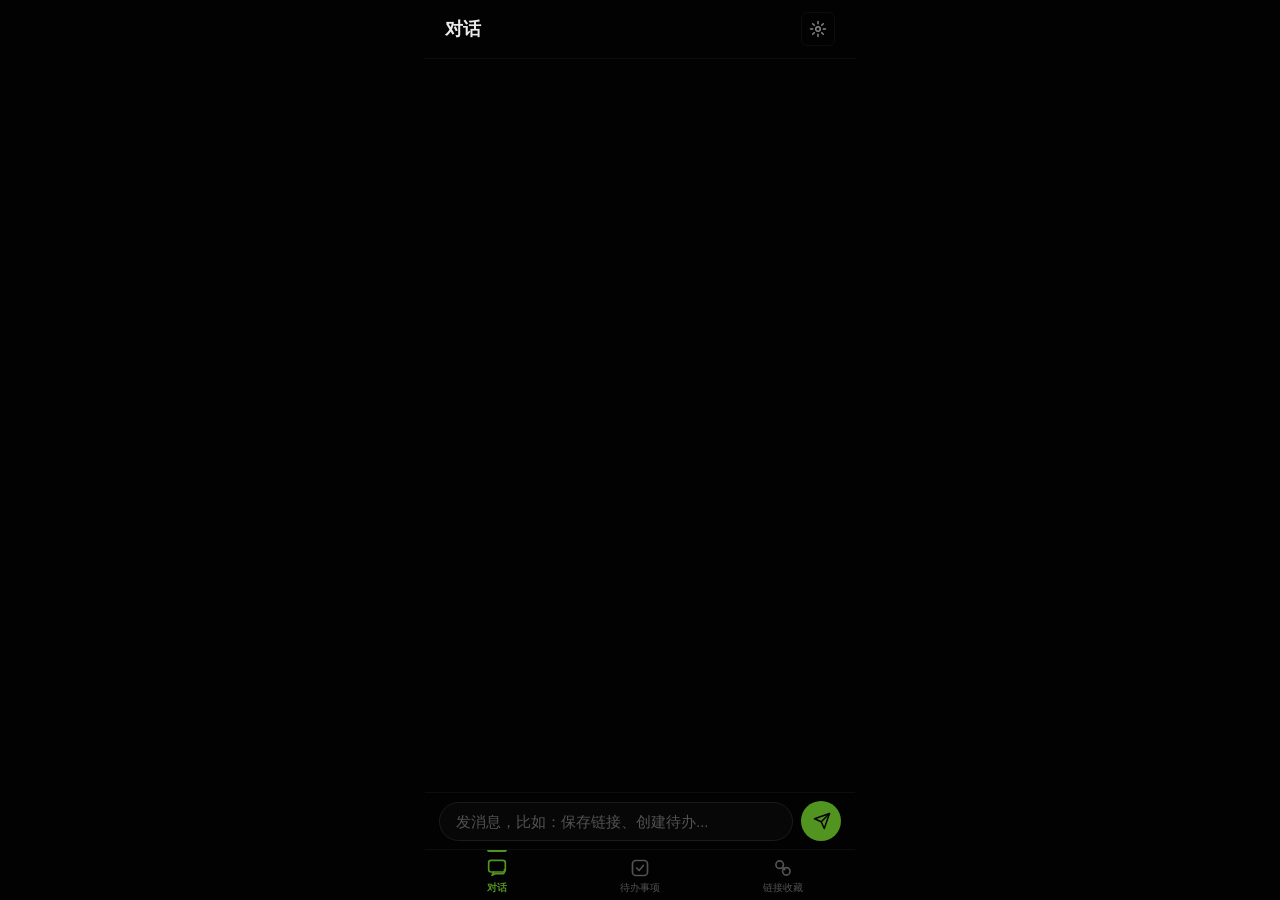
==== commit 6209ac88: "feat: 用定制 SVG 几何图标替换所有 emoji - 新增 js/icons.js: 20+ 个 24×24 精密 SVG 图标 - 导航栏: ⚙️ → 齿轮 SVG - Tab 栏: 💬✅🔖" ====
--- a/index.html
+++ b/index.html
@@ -19,7 +19,12 @@
   <!-- ====== 导航栏 ====== -->
   <div class="navbar" id="navbar">
     <h1 id="navTitle">对话</h1>
-    <button class="btn-icon" id="navRightBtn" onclick="showSettings()">⚙️</button>
+    <button class="btn-icon" id="navRightBtn" onclick="showSettings()" aria-label="设置">
+      <svg width="18" height="18" viewBox="0 0 24 24" fill="none" stroke="currentColor" stroke-width="2" stroke-linecap="round" stroke-linejoin="round">
+        <circle cx="12" cy="12" r="3"/>
+        <path d="M12 2v3m0 14v3M2 12h3m14 0h3M4.93 4.93l2.12 2.12m9.9 9.9l2.12 2.12M19.07 4.93l-2.12 2.12m-9.9 9.9l-2.12 2.12"/>
+      </svg>
+    </button>
   </div>
 
   <!-- ====== 内容区域 ====== -->
@@ -34,7 +39,12 @@
       </div>
       <div id="todoList"></div>
       <div class="empty-state" id="todoEmpty" style="display:none">
-        <div class="empty-icon">✅</div>
+        <div class="empty-icon">
+          <svg width="36" height="36" viewBox="0 0 24 24" fill="none" stroke="currentColor" stroke-width="1.5" stroke-linecap="round" stroke-linejoin="round">
+            <rect x="3" y="3" width="18" height="18" rx="4"/>
+            <path d="M8 12l3 3 5-6"/>
+          </svg>
+        </div>
         <h3>暂无待办事项</h3>
         <p>点击右下角 + 添加新待办</p>
       </div>
@@ -43,7 +53,12 @@
     <!-- === 链接页 === -->
     <div id="page-links" style="display:none">
       <div class="search-box">
-        <span class="search-icon">🔍</span>
+        <span class="search-icon">
+          <svg width="16" height="16" viewBox="0 0 24 24" fill="none" stroke="currentColor" stroke-width="2.5" stroke-linecap="round" stroke-linejoin="round">
+            <circle cx="11" cy="11" r="7"/>
+            <path d="M21 21l-4.35-4.35"/>
+          </svg>
+        </span>
         <input type="text" id="linkSearch" placeholder="搜索链接标题、摘要..." oninput="renderLinks()">
       </div>
       <div class="category-bar" id="categoryBar"></div>
@@ -55,31 +70,45 @@
         </select>
       </div>
       <div id="clipboardBanner" class="clipboard-banner" style="display:none">
-        <span>📋 检测到剪贴板链接</span>
+        <svg width="16" height="16" viewBox="0 0 24 24" fill="none" stroke="currentColor" stroke-width="2" stroke-linecap="round" stroke-linejoin="round">
+          <path d="M16 4h2a2 2 0 012 2v14a2 2 0 01-2 2H6a2 2 0 01-2-2V6a2 2 0 012-2h2"/>
+          <rect x="8" y="2" width="8" height="4" rx="1"/>
+        </svg>
+        <span>检测到剪贴板链接</span>
         <button onclick="useClipboardURL()">使用</button>
       </div>
       <div id="linkList"></div>
       <div class="empty-state" id="linkEmpty" style="display:none">
-        <div class="empty-icon">🔖</div>
+        <div class="empty-icon">
+          <svg width="36" height="36" viewBox="0 0 24 24" fill="none" stroke="currentColor" stroke-width="1.5" stroke-linecap="round" stroke-linejoin="round">
+            <circle cx="8" cy="8" r="4.5"/>
+            <circle cx="16" cy="16" r="4.5"/>
+            <line x1="11.5" y1="11.5" x2="14" y2="14"/>
+          </svg>
+        </div>
         <h3>暂无收藏链接</h3>
         <p>点击右下角 + 添加链接</p>
       </div>
     </div>
 
-    <!-- === 设置页 === -->
     <!-- === 对话页 === -->
     <div id="page-chat" style="display:none">
       <div id="chatMessages"></div>
       <div class="chat-input-bar">
         <input type="text" id="chatInput" placeholder="发消息，比如：保存链接、创建待办..."
                onkeydown="if(event.key==='Enter'&&!event.shiftKey){event.preventDefault();sendChatMessage()}">
-        <button onclick="sendChatMessage()" id="chatSendBtn">发送</button>
+        <button onclick="sendChatMessage()" id="chatSendBtn" aria-label="发送">
+          <svg width="18" height="18" viewBox="0 0 24 24" fill="none" stroke="currentColor" stroke-width="2" stroke-linecap="round" stroke-linejoin="round">
+            <path d="M22 2L11 13"/>
+            <path d="M22 2l-7 20-4-9-9-4z"/>
+          </svg>
+        </button>
       </div>
     </div>
 
     <div id="page-settings" style="display:none">
       <div class="settings-section">
-        <h3>🤖 AI 模型</h3>
+        <h3>AI 模型</h3>
         <div class="settings-card">
           <div class="settings-row">
             <span class="row-label">当前模型</span>
@@ -93,19 +122,22 @@
         </div>
       </div>
       <div class="settings-section">
-        <h3>🔑 API Key</h3>
+        <h3>API Key</h3>
         <div class="settings-card" id="apiKeysCard"></div>
       </div>
       <div class="settings-section">
-        <h3>🏷️ 自定义分类</h3>
+        <h3>自定义分类</h3>
         <div class="settings-card" id="customCatCard"></div>
       </div>
       <div class="settings-section">
-        <h3>📤 数据</h3>
+        <h3>数据</h3>
         <div class="settings-card">
           <div class="settings-row" onclick="exportData()" style="cursor:pointer">
             <span class="row-label">导出所有数据 (JSON)</span>
-            <span style="color:var(--primary)">📤</span>
+            <svg width="16" height="16" viewBox="0 0 24 24" fill="none" stroke="currentColor" stroke-width="2" stroke-linecap="round" stroke-linejoin="round" style="color:var(--primary)">
+              <path d="M21 15v4a2 2 0 01-2 2H5a2 2 0 01-2-2v-4"/>
+              <path d="M7 10l5 5 5-5M12 15V3"/>
+            </svg>
           </div>
         </div>
       </div>
@@ -114,18 +146,39 @@
   </div>
 
   <!-- ====== FAB 按钮 ====== -->
-  <button class="fab" id="fab" onclick="openAddSheet()">+</button>
+  <button class="fab" id="fab" onclick="openAddSheet()" aria-label="添加">
+    <svg width="22" height="22" viewBox="0 0 24 24" fill="none" stroke="currentColor" stroke-width="2.5" stroke-linecap="round">
+      <line x1="12" y1="6" x2="12" y2="18"/>
+      <line x1="6" y1="12" x2="18" y2="12"/>
+    </svg>
+  </button>
 
   <!-- ====== 底部 Tab 栏 ====== -->
   <div class="tabbar" id="tabbar">
     <button class="tab active" data-page="chat" onclick="switchTab('chat')">
-      <span class="tab-icon">💬</span><span>对话</span>
+      <span class="tab-icon">
+        <svg width="20" height="20" viewBox="0 0 24 24" fill="none" stroke="currentColor" stroke-width="2" stroke-linecap="round" stroke-linejoin="round">
+          <rect x="2" y="4" width="20" height="14" rx="3"/>
+          <path d="M8 18L6 22l4-2h8a3 3 0 003-3v-2"/>
+        </svg>
+      </span><span>对话</span>
     </button>
     <button class="tab" data-page="todo" onclick="switchTab('todo')">
-      <span class="tab-icon">✅</span><span>待办事项</span>
+      <span class="tab-icon">
+        <svg width="20" height="20" viewBox="0 0 24 24" fill="none" stroke="currentColor" stroke-width="2" stroke-linecap="round" stroke-linejoin="round">
+          <rect x="3" y="3" width="18" height="18" rx="4"/>
+          <path d="M8 12l3 3 5-6"/>
+        </svg>
+      </span><span>待办事项</span>
     </button>
     <button class="tab" data-page="links" onclick="switchTab('links')">
-      <span class="tab-icon">🔖</span><span>链接收藏</span>
+      <span class="tab-icon">
+        <svg width="20" height="20" viewBox="0 0 24 24" fill="none" stroke="currentColor" stroke-width="2" stroke-linecap="round" stroke-linejoin="round">
+          <circle cx="8" cy="8" r="4.5"/>
+          <circle cx="16" cy="16" r="4.5"/>
+          <line x1="11.5" y1="11.5" x2="14" y2="14"/>
+        </svg>
+      </span><span>链接收藏</span>
     </button>
   </div>
 
@@ -156,10 +209,19 @@
       </div>
       <div class="form-group">
         <label>优先级</label>
-        <div style="display:flex;gap:8px" id="priorityPicker">
-          <button class="category-chip" data-p="high" onclick="selectPriority('high',this)">🔴 高</button>
-          <button class="category-chip active" data-p="medium" onclick="selectPriority('medium',this)">🟡 中</button>
-          <button class="category-chip" data-p="low" onclick="selectPriority('low',this)">🟢 低</button>
+        <div class="priority-picker" id="priorityPicker">
+          <button class="category-chip priority-high" data-p="high" onclick="selectPriority('high',this)">
+            <svg width="12" height="12" viewBox="0 0 24 24" fill="none" stroke="currentColor" stroke-width="3" stroke-linecap="round"><line x1="12" y1="4" x2="12" y2="13"/><line x1="12" y1="17" x2="12.01" y2="17"/></svg>
+            高
+          </button>
+          <button class="category-chip active priority-medium" data-p="medium" onclick="selectPriority('medium',this)">
+            <svg width="12" height="12" viewBox="0 0 24 24" fill="none" stroke="currentColor" stroke-width="3" stroke-linecap="round"><line x1="12" y1="4" x2="12" y2="20"/></svg>
+            中
+          </button>
+          <button class="category-chip priority-low" data-p="low" onclick="selectPriority('low',this)">
+            <svg width="12" height="12" viewBox="0 0 24 24" fill="none" stroke="currentColor" stroke-width="3" stroke-linecap="round"><line x1="12" y1="4" x2="12" y2="9"/><line x1="12" y1="13" x2="12" y2="20"/></svg>
+            低
+          </button>
         </div>
       </div>
       <div class="form-group">
@@ -193,11 +255,17 @@
         <input type="url" id="linkURL" placeholder="https://...">
       </div>
       <div id="linkModeChoose">
-        <button class="btn-primary" onclick="startAIAnalysis()">🤖 AI 自动分析</button>
-        <button class="btn-secondary" onclick="showManualForm()">✍️ 手动填写</button>
+        <button class="btn-primary" onclick="startAIAnalysis()">
+          <svg width="16" height="16" viewBox="0 0 24 24" fill="none" stroke="currentColor" stroke-width="2" stroke-linecap="round" stroke-linejoin="round" style="vertical-align:-2px;margin-right:4px">
+            <path d="M12 2l2.5 5.5L20 10l-5.5 2.5L12 18l-2.5-5.5L4 10l5.5-2.5z"/>
+          </svg>
+          AI 自动分析
+        </button>
+        <button class="btn-secondary" onclick="showManualForm()">手动填写</button>
       </div>
       <div id="linkClipboardHint" style="display:none;margin-top:8px;font-size:12px;color:var(--ink-secondary);text-align:center">
-        📋 检测到剪贴板链接 · <a href="#" onclick="useClipboardInSheet();return false">使用</a>
+        <svg width="14" height="14" viewBox="0 0 24 24" fill="none" stroke="currentColor" stroke-width="2" stroke-linecap="round" stroke-linejoin="round" style="vertical-align:-3px;margin-right:2px"><path d="M16 4h2a2 2 0 012 2v14a2 2 0 01-2 2H6a2 2 0 01-2-2V6a2 2 0 012-2h2"/><rect x="8" y="2" width="8" height="4" rx="1"/></svg>
+        检测到剪贴板链接 · <a href="#" onclick="useClipboardInSheet();return false">使用</a>
       </div>
       <div id="linkAILoading" style="display:none">
         <div class="ai-loading">
@@ -222,8 +290,11 @@
           <label>标签（逗号分隔）</label>
           <input type="text" id="linkTags" placeholder="例如: SwiftUI, 性能优化">
         </div>
-        <p id="linkAIHint" style="font-size:11px;color:var(--ink-secondary);margin-bottom:8px;display:none">✨ 由 AI 生成，可手动修改</p>
-        <button class="btn-primary" onclick="saveLinkForm()">💾 保存链接</button>
+        <p id="linkAIHint" style="font-size:11px;color:var(--ink-secondary);margin-bottom:8px;display:none">
+          <svg width="12" height="12" viewBox="0 0 24 24" fill="none" stroke="currentColor" stroke-width="2" stroke-linecap="round" stroke-linejoin="round" style="vertical-align:-2px;margin-right:2px"><path d="M12 2l2.5 5.5L20 10l-5.5 2.5L12 18l-2.5-5.5L4 10l5.5-2.5z"/></svg>
+          由 AI 生成，可手动修改
+        </p>
+        <button class="btn-primary" onclick="saveLinkForm()">保存链接</button>
       </div>
       <input type="hidden" id="linkEditId">
     </div>
@@ -256,6 +327,7 @@
 
 <script src="js/db.js"></script>
 <script src="js/ai.js"></script>
+<script src="js/icons.js"></script>
 <script src="js/app.js"></script>
 </body>
 </html>
--- a/css/style.css
+++ b/css/style.css
@@ -1102,6 +1102,91 @@
 }
 
 /* ═══════════════════════════════════════════
+   SVG Icon System
+   ═══════════════════════════════════════════ */
+
+/* Tab icons — inherit color from parent */
+.tab-icon svg {
+  display: block;
+  margin: 0 auto;
+}
+
+/* FAB icon center */
+.fab svg {
+  display: block;
+}
+
+/* Empty state icons */
+.empty-icon svg {
+  display: block;
+  margin: 0 auto;
+  color: var(--ink-muted);
+}
+
+/* Settings header icon */
+.settings-section h3 svg {
+  vertical-align: -3px;
+  margin-right: 4px;
+}
+
+/* Welcome icon */
+.welcome-icon svg {
+  display: block;
+  margin: 0 auto;
+  color: var(--ink-muted);
+}
+
+/* Button inline icons */
+.btn-primary svg,
+.btn-secondary svg,
+.btn-danger svg {
+  vertical-align: -3px;
+  margin-right: 4px;
+}
+
+/* Context menu button icons */
+.context-menu button svg {
+  vertical-align: -3px;
+  margin-right: 6px;
+}
+
+/* Clipboard banner icon */
+.clipboard-banner > svg {
+  flex-shrink: 0;
+  color: var(--primary);
+}
+
+/* Priority picker */
+.priority-picker {
+  display: flex;
+  gap: 6px;
+}
+.priority-picker .category-chip {
+  display: inline-flex;
+  align-items: center;
+  gap: 4px;
+}
+.priority-picker svg {
+  flex-shrink: 0;
+}
+
+/* Priority indicator colors in lists */
+.todo-priority svg.pri-high   { color: var(--error); }
+.todo-priority svg.pri-medium { color: var(--warning); }
+.todo-priority svg.pri-low    { color: var(--info); }
+
+/* Chat send button icon */
+#chatSendBtn svg {
+  display: block;
+  margin-left: 1px;
+}
+
+/* Navbar icon */
+.navbar .btn-icon svg {
+  display: block;
+}
+
+/* ═══════════════════════════════════════════
    Reduced Motion
    ═══════════════════════════════════════════ */
 
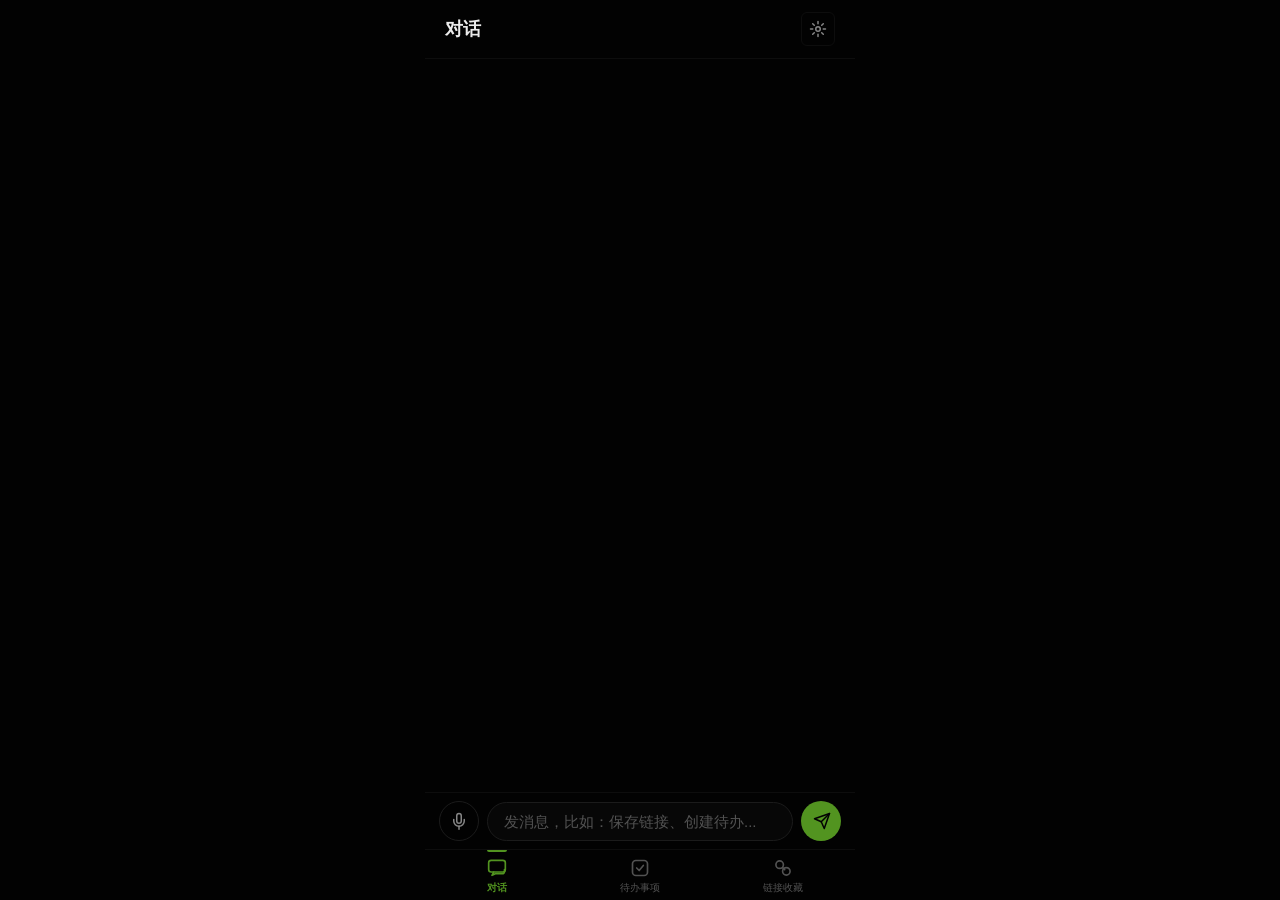
==== commit d96df330: "feat: add voice input to chat using Web Speech API" ====
--- a/index.html
+++ b/index.html
@@ -4,10 +4,11 @@
   <meta charset="UTF-8">
   <meta name="viewport" content="width=device-width,initial-scale=1,maximum-scale=1,user-scalable=no,viewport-fit=cover,interactive-widget=resizes-content">
   <meta name="apple-mobile-web-app-capable" content="yes">
-  <meta name="apple-mobile-web-app-status-bar-style" content="default">
+  <meta name="apple-mobile-web-app-status-bar-style" content="black">
   <meta name="apple-mobile-web-app-title" content="LinkMemo">
   <meta name="theme-color" content="#141414">
   <link rel="manifest" href="manifest.json">
+  <link rel="icon" type="image/svg+xml" href="icons/icon.svg">
   <link rel="apple-touch-icon" href="icons/icon-192.png">
   <title>LinkMemo</title>
   <link rel="stylesheet" href="css/style.css">
@@ -95,6 +96,13 @@
     <div id="page-chat" style="display:none">
       <div id="chatMessages"></div>
       <div class="chat-input-bar">
+        <button onclick="toggleVoiceInput()" id="micBtn" class="mic-btn" aria-label="语音输入">
+          <svg width="18" height="18" viewBox="0 0 24 24" fill="none" stroke="currentColor" stroke-width="2" stroke-linecap="round" stroke-linejoin="round">
+            <path d="M12 2a3 3 0 00-3 3v7a3 3 0 006 0V5a3 3 0 00-3-3z"/>
+            <path d="M19 10v2a7 7 0 01-14 0v-2"/>
+            <line x1="12" y1="19" x2="12" y2="23"/>
+          </svg>
+        </button>
         <input type="text" id="chatInput" placeholder="发消息，比如：保存链接、创建待办..."
                onkeydown="if(event.key==='Enter'&&!event.shiftKey){event.preventDefault();sendChatMessage()}">
         <button onclick="sendChatMessage()" id="chatSendBtn" aria-label="发送">
--- a/css/style.css
+++ b/css/style.css
@@ -1049,6 +1049,36 @@
   background: var(--border);
 }
 
+/* Mic button — outline style, distinct from send */
+.chat-input-bar .mic-btn {
+  background: none;
+  border: 1px solid var(--border);
+  color: var(--ink-secondary);
+  transition: all 0.18s var(--ease-fast);
+}
+.chat-input-bar .mic-btn:active {
+  background: var(--surface);
+  border-color: var(--primary);
+  color: var(--primary);
+}
+
+/* Mic button recording state — red pulsing glow */
+.chat-input-bar .mic-btn.recording {
+  background: var(--error);
+  color: #fff;
+  border-color: var(--error);
+  animation: micPulse 1.5s ease-in-out infinite;
+}
+.chat-input-bar .mic-btn.recording:active {
+  background: var(--error);
+  transform: scale(0.88);
+}
+
+@keyframes micPulse {
+  0%, 100% { box-shadow: 0 0 0 0 rgba(239, 68, 68, 0.5); }
+  50%      { box-shadow: 0 0 0 8px rgba(239, 68, 68, 0); }
+}
+
 /* Chat welcome screen */
 .chat-welcome {
   text-align: center;
